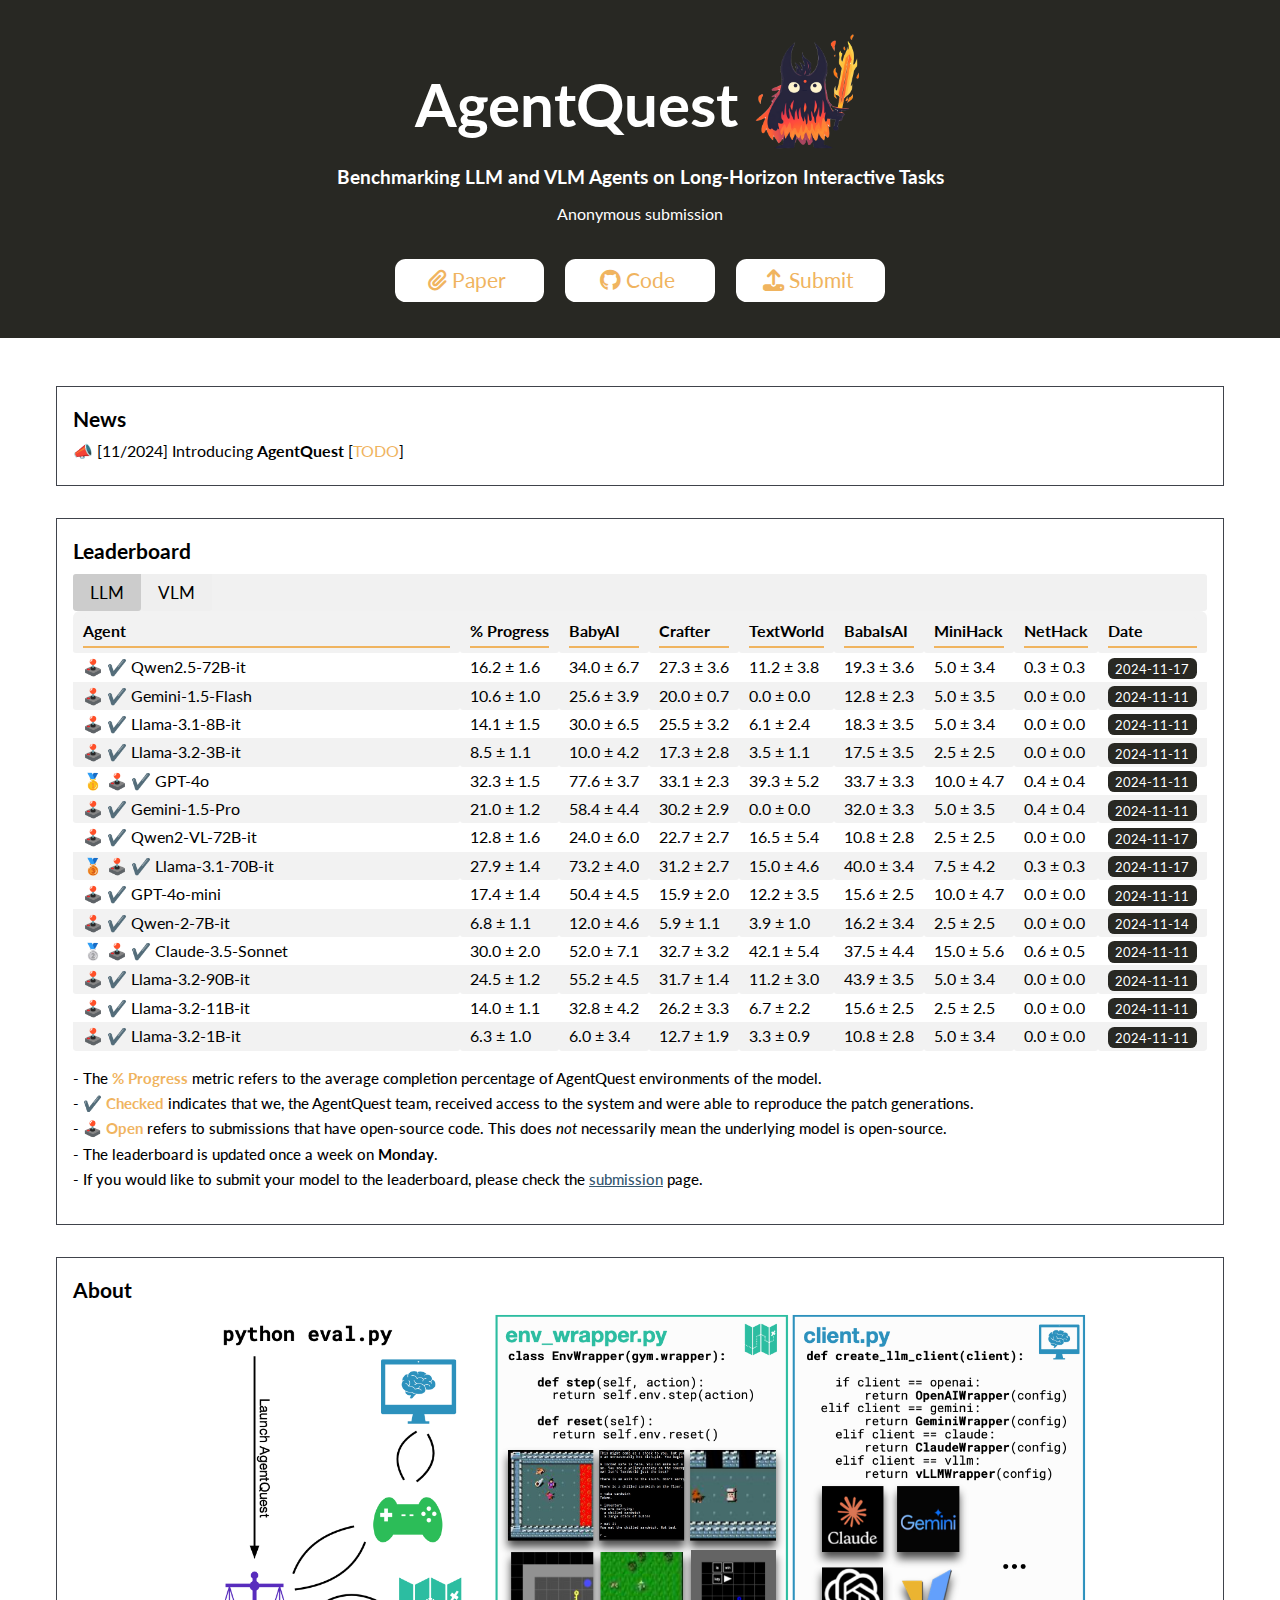
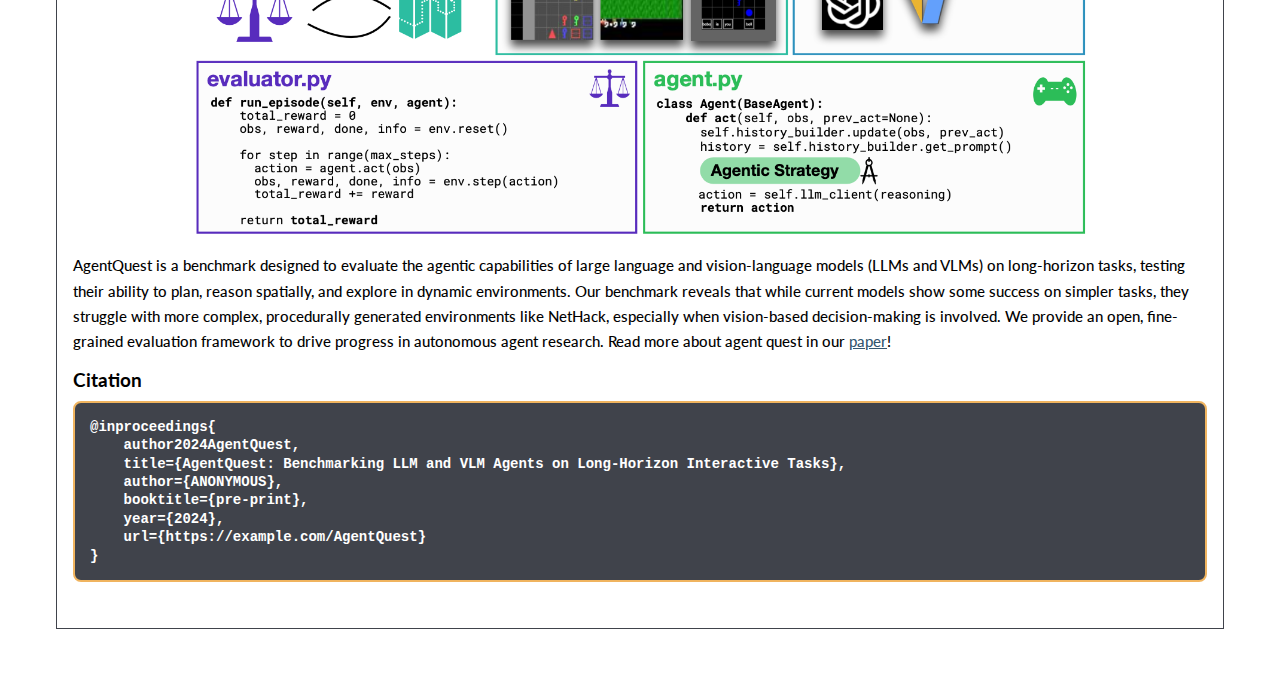
==== index.html @ ec10168c "Add files via upload" ====
<!DOCTYPE html>
<html>

<head>
  <meta charset="utf-8" />
  <title>AgentQuest</title>
  <meta name="description" content="AgentQuest: Benchmarking LLM and VLM Agents on Long-Horizon Interactive Tasks" />
  <meta http-equiv="X-UA-Compatible" content="IE=edge,chrome=1" />
  <meta name="viewport" content="width=device-width, initial-scale=1, maximum-scale=1, user-scalable=no" />
  <meta property="og:image" content="img/logo.png" />
  <link rel="shortcut icon" href="img/logo.png" />
  <link rel="icon" href="img/logo.png" />
  <link rel="stylesheet" href="css/normalize.css" />
  <link rel="stylesheet" href="css/fonts.css" />
  <link rel="stylesheet" href="css/styles.css" />
  <link rel="stylesheet" href="https://cdnjs.cloudflare.com/ajax/libs/font-awesome/6.2.0/css/all.min.css"
    integrity="..." crossorigin="anonymous" />

  <!-- DataTables CSS -->
  <link rel="stylesheet" href="https://cdn.datatables.net/1.13.6/css/jquery.dataTables.min.css">

  <!-- Google tag (gtag.js) -->
  <script async src="https://www.googletagmanager.com/gtag/js?id=G-H9XFCMDPNS"></script>
  <script>
    window.dataLayer = window.dataLayer || [];
    function gtag() {
      dataLayer.push(arguments);
    }
    gtag("js", new Date());

    gtag("config", "G-H9XFCMDPNS");
  </script>
</head>

<body>
  <div style="padding-bottom: 50px">
    <section style="background-color: var(--dark_accent_color)">
      <div class="content-wrapper title-wrapper" style="flex-direction: column">
        <div style="
              display: flex;
              flex-direction: row;
              align-items: center;
              padding-bottom: 15px;
            ">
          <h1 style="font-size: 60px; padding-top: 0.4em">AgentQuest</h1>
          <img src="img/logo.png" style="height: 120px; padding-top: 0em; padding-left: 0.5em" />
        </div>
        <h3>Benchmarking LLM and VLM Agents on Long-Horizon Interactive Tasks</h3>
        <!-- <h3 style="font-size: 20px; padding-top: 1.2em">ICLR 2024</h3> -->
        <p style="text-align: center;margin-top:1em;">
          Anonymous submission
        </p>
        <div class="content-wrapper" style="margin-top: 2em">
          <a href="https://openreview.net/forum?id=fp6t3F669F">
            <button class="outline">
              <i class="fa fa-paperclip"></i> Paper&nbsp;
            </button>
          </a>
          <a href="">
            <button class="outline">
              <i class="fab fa-github"></i> Code&nbsp;
            </button>
          </a>
          <a href="submit.html">
            <button class="outline">
              <i class="fa fa-upload"></i> Submit&nbsp;
            </button>
          </a>
          <!-- <a href="viewer.html">
            <button class="outline">
              <i class="fa fa-chart-simple"></i> Analysis&nbsp;
            </button>
          </a> -->
        </div>
      </div>
    </section>
    <section class="main-container">
      <div class="content-wrapper"
        style="margin-top: 1em; display: flex; justify-content: center; align-items: center;">
      </div>
      <div class="content-wrapper" style="display: flex; justify-content: center; align-items: center;">
        <div class="content-box">
          <h2 class="text-title">News</h2>
          <p style="margin-bottom: 0.5em">
            📣 [11/2024] Introducing <b>AgentQuest</b>
            [<a style="color:var(--accent_color)" href="">TODO</a>]
          </p>
          </p>
        </div>
      </div>
      <div class="content-wrapper">
        <div class="content-box">
          <h2 class="text-title">Leaderboard</h2>
          <ul class="tab">
            <li><button id="tab-llm" class="tablinks" data-leaderboard="LLM">LLM</button></li>
            <li><button id="tab-vlm" class="tablinks" data-leaderboard="VLM">VLM</button></li>
          </ul>
          
          <div class="tabcontent" style="display: block" id="leaderboard-LLM">
            <!-- Assign an ID to your table -->
            <table id="leaderboard-table-LLM" class="table scrollable">
              <thead>
                <tr>
                  <th>
                    <div class="sticky-header-content">Agent</div>
                  </th>
                  <th>
                    <div class="sticky-header-content">% Progress</div>
                  </th>
                  <th>
                    <div class="sticky-header-content">BabyAI</div>
                  </th>
                  <th>
                    <div class="sticky-header-content">Crafter</div>
                  </th>
                  
                  <th>
                    <div class="sticky-header-content">TextWorld</div>
                  </th>
                  
                  <th>
                    <div class="sticky-header-content">BabaIsAI</div>
                  </th>
                  <th>
                    <div class="sticky-header-content">MiniHack</div>
                  </th>
                  <th>
                    <div class="sticky-header-content">NetHack</div>
                  </th>
                  <th>
                    <div class="sticky-header-content">Date</div>
                  </th>
                </tr>
              </thead>
              
              
              
              
              
              
              
              
              
              
              
              
              <tbody>
                
                <tr
                  onclick="window.location.href='viewer.html?model=Qwen2.5-72B-it&leaderboard=LLM'"
                  style="cursor: pointer;">
                  <td>
                    <p class="model-type">
                      
                      🕹️
                      ✔️
                      Qwen2.5-72B-it
                    </p>
                  </td>
                  <!-- Use data-order for sorting -->
                  <td
                    data-order="16.18">
                    <p class="number">
                      
                      16.2 ± 1.6
                      
                    </p>
                  </td>
                  <!-- BabyAI Column -->
                  <td
                    data-order="34.0">
                    <p class="number">
                      
                      34.0 ± 6.7
                      
                    </p>
                  </td>
                  <!-- Crafter Column -->
                  <td
                    data-order="27.272727272727277">
                    <p class="number">
                      
                      27.3 ± 3.6
                      
                    </p>
                  </td>
                  <!-- TextWorld Column -->
                  
                  <td
                    data-order="11.176470588235295">
                    <p class="number">
                      
                      11.2 ± 3.8
                      
                    </p>
                  </td>
                  
                  <!-- BabaIsAI Column -->
                  <td
                    data-order="19.327731092436977">
                    <p class="number">
                      
                      19.3 ± 3.6
                      
                    </p>
                  </td>
                  <!-- MiniHack Column -->
                  <td
                    data-order="5.0">
                    <p class="number">
                      
                      5.0 ± 3.4
                      
                    </p>
                  </td>
                  <!-- NLE Column -->
                  <td
                    data-order="0.30784538150722346">
                    <p class="number">
                      
                      0.3 ± 0.3
                      
                    </p>
                  </td>
                  <!-- Date Column -->
                  <td data-order="2024-11-17">
                    <p><span class="label-date">2024-11-17</span></p>
                  </td>
                </tr>
                
                <tr
                  onclick="window.location.href='viewer.html?model=Gemini-1.5-Flash&leaderboard=LLM'"
                  style="cursor: pointer;">
                  <td>
                    <p class="model-type">
                      
                      🕹️
                      ✔️
                      Gemini-1.5-Flash
                    </p>
                  </td>
                  <!-- Use data-order for sorting -->
                  <td
                    data-order="10.57">
                    <p class="number">
                      
                      10.6 ± 1.0
                      
                    </p>
                  </td>
                  <!-- BabyAI Column -->
                  <td
                    data-order="25.6">
                    <p class="number">
                      
                      25.6 ± 3.9
                      
                    </p>
                  </td>
                  <!-- Crafter Column -->
                  <td
                    data-order="20.0">
                    <p class="number">
                      
                      20.0 ± 0.7
                      
                    </p>
                  </td>
                  <!-- TextWorld Column -->
                  
                  <td
                    data-order="0.0">
                    <p class="number">
                      
                      0.0 ± 0.0
                      
                    </p>
                  </td>
                  
                  <!-- BabaIsAI Column -->
                  <td
                    data-order="12.8">
                    <p class="number">
                      
                      12.8 ± 2.3
                      
                    </p>
                  </td>
                  <!-- MiniHack Column -->
                  <td
                    data-order="5.0">
                    <p class="number">
                      
                      5.0 ± 3.5
                      
                    </p>
                  </td>
                  <!-- NLE Column -->
                  <td
                    data-order="0.0">
                    <p class="number">
                      
                      0.0 ± 0.0
                      
                    </p>
                  </td>
                  <!-- Date Column -->
                  <td data-order="2024-11-11">
                    <p><span class="label-date">2024-11-11</span></p>
                  </td>
                </tr>
                
                <tr
                  onclick="window.location.href='viewer.html?model=Llama-3.1-8B-it&leaderboard=LLM'"
                  style="cursor: pointer;">
                  <td>
                    <p class="model-type">
                      
                      🕹️
                      ✔️
                      Llama-3.1-8B-it
                    </p>
                  </td>
                  <!-- Use data-order for sorting -->
                  <td
                    data-order="14.144385026737968">
                    <p class="number">
                      
                      14.1 ± 1.5
                      
                    </p>
                  </td>
                  <!-- BabyAI Column -->
                  <td
                    data-order="30.0">
                    <p class="number">
                      
                      30.0 ± 6.5
                      
                    </p>
                  </td>
                  <!-- Crafter Column -->
                  <td
                    data-order="25.454545454545453">
                    <p class="number">
                      
                      25.5 ± 3.2
                      
                    </p>
                  </td>
                  <!-- TextWorld Column -->
                  
                  <td
                    data-order="6.07843137254902">
                    <p class="number">
                      
                      6.1 ± 2.4
                      
                    </p>
                  </td>
                  
                  <!-- BabaIsAI Column -->
                  <td
                    data-order="18.333333333333332">
                    <p class="number">
                      
                      18.3 ± 3.5
                      
                    </p>
                  </td>
                  <!-- MiniHack Column -->
                  <td
                    data-order="5.0">
                    <p class="number">
                      
                      5.0 ± 3.4
                      
                    </p>
                  </td>
                  <!-- NLE Column -->
                  <td
                    data-order="0.0">
                    <p class="number">
                      
                      0.0 ± 0.0
                      
                    </p>
                  </td>
                  <!-- Date Column -->
                  <td data-order="2024-11-11">
                    <p><span class="label-date">2024-11-11</span></p>
                  </td>
                </tr>
                
                <tr
                  onclick="window.location.href='viewer.html?model=Llama-3.2-3B-it&leaderboard=LLM'"
                  style="cursor: pointer;">
                  <td>
                    <p class="model-type">
                      
                      🕹️
                      ✔️
                      Llama-3.2-3B-it
                    </p>
                  </td>
                  <!-- Use data-order for sorting -->
                  <td
                    data-order="8.467023172905524">
                    <p class="number">
                      
                      8.5 ± 1.1
                      
                    </p>
                  </td>
                  <!-- BabyAI Column -->
                  <td
                    data-order="10.0">
                    <p class="number">
                      
                      10.0 ± 4.2
                      
                    </p>
                  </td>
                  <!-- Crafter Column -->
                  <td
                    data-order="17.27272727272727">
                    <p class="number">
                      
                      17.3 ± 2.8
                      
                    </p>
                  </td>
                  <!-- TextWorld Column -->
                  
                  <td
                    data-order="3.5294117647058822">
                    <p class="number">
                      
                      3.5 ± 1.1
                      
                    </p>
                  </td>
                  
                  <!-- BabaIsAI Column -->
                  <td
                    data-order="17.5">
                    <p class="number">
                      
                      17.5 ± 3.5
                      
                    </p>
                  </td>
                  <!-- MiniHack Column -->
                  <td
                    data-order="2.5">
                    <p class="number">
                      
                      2.5 ± 2.5
                      
                    </p>
                  </td>
                  <!-- NLE Column -->
                  <td
                    data-order="0.0">
                    <p class="number">
                      
                      0.0 ± 0.0
                      
                    </p>
                  </td>
                  <!-- Date Column -->
                  <td data-order="2024-11-11">
                    <p><span class="label-date">2024-11-11</span></p>
                  </td>
                </tr>
                
                <tr
                  onclick="window.location.href='viewer.html?model=GPT-4o&leaderboard=LLM'"
                  style="cursor: pointer;">
                  <td>
                    <p class="model-type">
                      
                      🥇
                      
                      🕹️
                      ✔️
                      GPT-4o
                    </p>
                  </td>
                  <!-- Use data-order for sorting -->
                  <td
                    data-order="32.34">
                    <p class="number">
                      
                      32.3 ± 1.5
                      
                    </p>
                  </td>
                  <!-- BabyAI Column -->
                  <td
                    data-order="77.6">
                    <p class="number">
                      
                      77.6 ± 3.7
                      
                    </p>
                  </td>
                  <!-- Crafter Column -->
                  <td
                    data-order="33.1">
                    <p class="number">
                      
                      33.1 ± 2.3
                      
                    </p>
                  </td>
                  <!-- TextWorld Column -->
                  
                  <td
                    data-order="39.31">
                    <p class="number">
                      
                      39.3 ± 5.2
                      
                    </p>
                  </td>
                  
                  <!-- BabaIsAI Column -->
                  <td
                    data-order="33.66">
                    <p class="number">
                      
                      33.7 ± 3.3
                      
                    </p>
                  </td>
                  <!-- MiniHack Column -->
                  <td
                    data-order="10.0">
                    <p class="number">
                      
                      10.0 ± 4.7
                      
                    </p>
                  </td>
                  <!-- NLE Column -->
                  <td
                    data-order="0.37">
                    <p class="number">
                      
                      0.4 ± 0.4
                      
                    </p>
                  </td>
                  <!-- Date Column -->
                  <td data-order="2024-11-11">
                    <p><span class="label-date">2024-11-11</span></p>
                  </td>
                </tr>
                
                <tr
                  onclick="window.location.href='viewer.html?model=Gemini-1.5-Pro&leaderboard=LLM'"
                  style="cursor: pointer;">
                  <td>
                    <p class="model-type">
                      
                      🕹️
                      ✔️
                      Gemini-1.5-Pro
                    </p>
                  </td>
                  <!-- Use data-order for sorting -->
                  <td
                    data-order="21.0">
                    <p class="number">
                      
                      21.0 ± 1.2
                      
                    </p>
                  </td>
                  <!-- BabyAI Column -->
                  <td
                    data-order="58.4">
                    <p class="number">
                      
                      58.4 ± 4.4
                      
                    </p>
                  </td>
                  <!-- Crafter Column -->
                  <td
                    data-order="30.21">
                    <p class="number">
                      
                      30.2 ± 2.9
                      
                    </p>
                  </td>
                  <!-- TextWorld Column -->
                  
                  <td
                    data-order="0.0">
                    <p class="number">
                      
                      0.0 ± 0.0
                      
                    </p>
                  </td>
                  
                  <!-- BabaIsAI Column -->
                  <td
                    data-order="32.02">
                    <p class="number">
                      
                      32.0 ± 3.3
                      
                    </p>
                  </td>
                  <!-- MiniHack Column -->
                  <td
                    data-order="5.0">
                    <p class="number">
                      
                      5.0 ± 3.5
                      
                    </p>
                  </td>
                  <!-- NLE Column -->
                  <td
                    data-order="0.37">
                    <p class="number">
                      
                      0.4 ± 0.4
                      
                    </p>
                  </td>
                  <!-- Date Column -->
                  <td data-order="2024-11-11">
                    <p><span class="label-date">2024-11-11</span></p>
                  </td>
                </tr>
                
                <tr
                  onclick="window.location.href='viewer.html?model=Qwen2-VL-72B-it&leaderboard=LLM'"
                  style="cursor: pointer;">
                  <td>
                    <p class="model-type">
                      
                      🕹️
                      ✔️
                      Qwen2-VL-72B-it
                    </p>
                  </td>
                  <!-- Use data-order for sorting -->
                  <td
                    data-order="12.75">
                    <p class="number">
                      
                      12.8 ± 1.6
                      
                    </p>
                  </td>
                  <!-- BabyAI Column -->
                  <td
                    data-order="24.0">
                    <p class="number">
                      
                      24.0 ± 6.0
                      
                    </p>
                  </td>
                  <!-- Crafter Column -->
                  <td
                    data-order="22.72">
                    <p class="number">
                      
                      22.7 ± 2.7
                      
                    </p>
                  </td>
                  <!-- TextWorld Column -->
                  
                  <td
                    data-order="16.47">
                    <p class="number">
                      
                      16.5 ± 5.4
                      
                    </p>
                  </td>
                  
                  <!-- BabaIsAI Column -->
                  <td
                    data-order="10.83">
                    <p class="number">
                      
                      10.8 ± 2.8
                      
                    </p>
                  </td>
                  <!-- MiniHack Column -->
                  <td
                    data-order="2.5">
                    <p class="number">
                      
                      2.5 ± 2.5
                      
                    </p>
                  </td>
                  <!-- NLE Column -->
                  <td
                    data-order="0.0">
                    <p class="number">
                      
                      0.0 ± 0.0
                      
                    </p>
                  </td>
                  <!-- Date Column -->
                  <td data-order="2024-11-17">
                    <p><span class="label-date">2024-11-17</span></p>
                  </td>
                </tr>
                
                <tr
                  onclick="window.location.href='viewer.html?model=Llama-3.1-70B-it&leaderboard=LLM'"
                  style="cursor: pointer;">
                  <td>
                    <p class="model-type">
                      
                      🥉
                      
                      🕹️
                      ✔️
                      Llama-3.1-70B-it
                    </p>
                  </td>
                  <!-- Use data-order for sorting -->
                  <td
                    data-order="27.876666666666665">
                    <p class="number">
                      
                      27.9 ± 1.4
                      
                    </p>
                  </td>
                  <!-- BabyAI Column -->
                  <td
                    data-order="73.2">
                    <p class="number">
                      
                      73.2 ± 4.0
                      
                    </p>
                  </td>
                  <!-- Crafter Column -->
                  <td
                    data-order="31.21">
                    <p class="number">
                      
                      31.2 ± 2.7
                      
                    </p>
                  </td>
                  <!-- TextWorld Column -->
                  
                  <td
                    data-order="15.0">
                    <p class="number">
                      
                      15.0 ± 4.6
                      
                    </p>
                  </td>
                  
                  <!-- BabaIsAI Column -->
                  <td
                    data-order="40.0">
                    <p class="number">
                      
                      40.0 ± 3.4
                      
                    </p>
                  </td>
                  <!-- MiniHack Column -->
                  <td
                    data-order="7.5">
                    <p class="number">
                      
                      7.5 ± 4.2
                      
                    </p>
                  </td>
                  <!-- NLE Column -->
                  <td
                    data-order="0.35">
                    <p class="number">
                      
                      0.3 ± 0.3
                      
                    </p>
                  </td>
                  <!-- Date Column -->
                  <td data-order="2024-11-17">
                    <p><span class="label-date">2024-11-17</span></p>
                  </td>
                </tr>
                
                <tr
                  onclick="window.location.href='viewer.html?model=GPT-4o-mini&leaderboard=LLM'"
                  style="cursor: pointer;">
                  <td>
                    <p class="model-type">
                      
                      🕹️
                      ✔️
                      GPT-4o-mini
                    </p>
                  </td>
                  <!-- Use data-order for sorting -->
                  <td
                    data-order="17.36">
                    <p class="number">
                      
                      17.4 ± 1.4
                      
                    </p>
                  </td>
                  <!-- BabyAI Column -->
                  <td
                    data-order="50.4">
                    <p class="number">
                      
                      50.4 ± 4.5
                      
                    </p>
                  </td>
                  <!-- Crafter Column -->
                  <td
                    data-order="15.9">
                    <p class="number">
                      
                      15.9 ± 2.0
                      
                    </p>
                  </td>
                  <!-- TextWorld Column -->
                  
                  <td
                    data-order="12.25">
                    <p class="number">
                      
                      12.2 ± 3.5
                      
                    </p>
                  </td>
                  
                  <!-- BabaIsAI Column -->
                  <td
                    data-order="15.6">
                    <p class="number">
                      
                      15.6 ± 2.5
                      
                    </p>
                  </td>
                  <!-- MiniHack Column -->
                  <td
                    data-order="10.0">
                    <p class="number">
                      
                      10.0 ± 4.7
                      
                    </p>
                  </td>
                  <!-- NLE Column -->
                  <td
                    data-order="0.0">
                    <p class="number">
                      
                      0.0 ± 0.0
                      
                    </p>
                  </td>
                  <!-- Date Column -->
                  <td data-order="2024-11-11">
                    <p><span class="label-date">2024-11-11</span></p>
                  </td>
                </tr>
                
                <tr
                  onclick="window.location.href='viewer.html?model=Qwen-2-7B-it&leaderboard=LLM'"
                  style="cursor: pointer;">
                  <td>
                    <p class="model-type">
                      
                      🕹️
                      ✔️
                      Qwen-2-7B-it
                    </p>
                  </td>
                  <!-- Use data-order for sorting -->
                  <td
                    data-order="6.761662629309688">
                    <p class="number">
                      
                      6.8 ± 1.1
                      
                    </p>
                  </td>
                  <!-- BabyAI Column -->
                  <td
                    data-order="12.0">
                    <p class="number">
                      
                      12.0 ± 4.6
                      
                    </p>
                  </td>
                  <!-- Crafter Column -->
                  <td
                    data-order="5.909090909090908">
                    <p class="number">
                      
                      5.9 ± 1.1
                      
                    </p>
                  </td>
                  <!-- TextWorld Column -->
                  
                  <td
                    data-order="3.9215686274509802">
                    <p class="number">
                      
                      3.9 ± 1.0
                      
                    </p>
                  </td>
                  
                  <!-- BabaIsAI Column -->
                  <td
                    data-order="16.23931623931624">
                    <p class="number">
                      
                      16.2 ± 3.4
                      
                    </p>
                  </td>
                  <!-- MiniHack Column -->
                  <td
                    data-order="2.5">
                    <p class="number">
                      
                      2.5 ± 2.5
                      
                    </p>
                  </td>
                  <!-- NLE Column -->
                  <td
                    data-order="0.0">
                    <p class="number">
                      
                      0.0 ± 0.0
                      
                    </p>
                  </td>
                  <!-- Date Column -->
                  <td data-order="2024-11-14">
                    <p><span class="label-date">2024-11-14</span></p>
                  </td>
                </tr>
                
                <tr
                  onclick="window.location.href='viewer.html?model=Claude-3.5-Sonnet&leaderboard=LLM'"
                  style="cursor: pointer;">
                  <td>
                    <p class="model-type">
                      
                      🥈
                      
                      🕹️
                      ✔️
                      Claude-3.5-Sonnet
                    </p>
                  </td>
                  <!-- Use data-order for sorting -->
                  <td
                    data-order="29.978045996171215">
                    <p class="number">
                      
                      30.0 ± 2.0
                      
                    </p>
                  </td>
                  <!-- BabyAI Column -->
                  <td
                    data-order="52.0">
                    <p class="number">
                      
                      52.0 ± 7.1
                      
                    </p>
                  </td>
                  <!-- Crafter Column -->
                  <td
                    data-order="32.72727272727273">
                    <p class="number">
                      
                      32.7 ± 3.2
                      
                    </p>
                  </td>
                  <!-- TextWorld Column -->
                  
                  <td
                    data-order="42.05882352941177">
                    <p class="number">
                      
                      42.1 ± 5.4
                      
                    </p>
                  </td>
                  
                  <!-- BabaIsAI Column -->
                  <td
                    data-order="37.5">
                    <p class="number">
                      
                      37.5 ± 4.4
                      
                    </p>
                  </td>
                  <!-- MiniHack Column -->
                  <td
                    data-order="15.0">
                    <p class="number">
                      
                      15.0 ± 5.6
                      
                    </p>
                  </td>
                  <!-- NLE Column -->
                  <td
                    data-order="0.5821797203427749">
                    <p class="number">
                      
                      0.6 ± 0.5
                      
                    </p>
                  </td>
                  <!-- Date Column -->
                  <td data-order="2024-11-11">
                    <p><span class="label-date">2024-11-11</span></p>
                  </td>
                </tr>
                
                <tr
                  onclick="window.location.href='viewer.html?model=Llama-3.2-90B-it&leaderboard=LLM'"
                  style="cursor: pointer;">
                  <td>
                    <p class="model-type">
                      
                      🕹️
                      ✔️
                      Llama-3.2-90B-it
                    </p>
                  </td>
                  <!-- Use data-order for sorting -->
                  <td
                    data-order="24.49">
                    <p class="number">
                      
                      24.5 ± 1.2
                      
                    </p>
                  </td>
                  <!-- BabyAI Column -->
                  <td
                    data-order="55.2">
                    <p class="number">
                      
                      55.2 ± 4.5
                      
                    </p>
                  </td>
                  <!-- Crafter Column -->
                  <td
                    data-order="31.68">
                    <p class="number">
                      
                      31.7 ± 1.4
                      
                    </p>
                  </td>
                  <!-- TextWorld Column -->
                  
                  <td
                    data-order="11.18">
                    <p class="number">
                      
                      11.2 ± 3.0
                      
                    </p>
                  </td>
                  
                  <!-- BabaIsAI Column -->
                  <td
                    data-order="43.9">
                    <p class="number">
                      
                      43.9 ± 3.5
                      
                    </p>
                  </td>
                  <!-- MiniHack Column -->
                  <td
                    data-order="5.0">
                    <p class="number">
                      
                      5.0 ± 3.4
                      
                    </p>
                  </td>
                  <!-- NLE Column -->
                  <td
                    data-order="0.0">
                    <p class="number">
                      
                      0.0 ± 0.0
                      
                    </p>
                  </td>
                  <!-- Date Column -->
                  <td data-order="2024-11-11">
                    <p><span class="label-date">2024-11-11</span></p>
                  </td>
                </tr>
                
                <tr
                  onclick="window.location.href='viewer.html?model=Llama-3.2-11B-it&leaderboard=LLM'"
                  style="cursor: pointer;">
                  <td>
                    <p class="model-type">
                      
                      🕹️
                      ✔️
                      Llama-3.2-11B-it
                    </p>
                  </td>
                  <!-- Use data-order for sorting -->
                  <td
                    data-order="13.95833333333333">
                    <p class="number">
                      
                      14.0 ± 1.1
                      
                    </p>
                  </td>
                  <!-- BabyAI Column -->
                  <td
                    data-order="32.8">
                    <p class="number">
                      
                      32.8 ± 4.2
                      
                    </p>
                  </td>
                  <!-- Crafter Column -->
                  <td
                    data-order="26.19">
                    <p class="number">
                      
                      26.2 ± 3.3
                      
                    </p>
                  </td>
                  <!-- TextWorld Column -->
                  
                  <td
                    data-order="6.66">
                    <p class="number">
                      
                      6.7 ± 2.2
                      
                    </p>
                  </td>
                  
                  <!-- BabaIsAI Column -->
                  <td
                    data-order="15.6">
                    <p class="number">
                      
                      15.6 ± 2.5
                      
                    </p>
                  </td>
                  <!-- MiniHack Column -->
                  <td
                    data-order="2.5">
                    <p class="number">
                      
                      2.5 ± 2.5
                      
                    </p>
                  </td>
                  <!-- NLE Column -->
                  <td
                    data-order="0.0">
                    <p class="number">
                      
                      0.0 ± 0.0
                      
                    </p>
                  </td>
                  <!-- Date Column -->
                  <td data-order="2024-11-11">
                    <p><span class="label-date">2024-11-11</span></p>
                  </td>
                </tr>
                
                <tr
                  onclick="window.location.href='viewer.html?model=Llama-3.2-1B-it&leaderboard=LLM'"
                  style="cursor: pointer;">
                  <td>
                    <p class="model-type">
                      
                      🕹️
                      ✔️
                      Llama-3.2-1B-it
                    </p>
                  </td>
                  <!-- Use data-order for sorting -->
                  <td
                    data-order="6.315656565656565">
                    <p class="number">
                      
                      6.3 ± 1.0
                      
                    </p>
                  </td>
                  <!-- BabyAI Column -->
                  <td
                    data-order="6.0">
                    <p class="number">
                      
                      6.0 ± 3.4
                      
                    </p>
                  </td>
                  <!-- Crafter Column -->
                  <td
                    data-order="12.727272727272727">
                    <p class="number">
                      
                      12.7 ± 1.9
                      
                    </p>
                  </td>
                  <!-- TextWorld Column -->
                  
                  <td
                    data-order="3.3333333333333335">
                    <p class="number">
                      
                      3.3 ± 0.9
                      
                    </p>
                  </td>
                  
                  <!-- BabaIsAI Column -->
                  <td
                    data-order="10.833333333333334">
                    <p class="number">
                      
                      10.8 ± 2.8
                      
                    </p>
                  </td>
                  <!-- MiniHack Column -->
                  <td
                    data-order="5.0">
                    <p class="number">
                      
                      5.0 ± 3.4
                      
                    </p>
                  </td>
                  <!-- NLE Column -->
                  <td
                    data-order="0.0">
                    <p class="number">
                      
                      0.0 ± 0.0
                      
                    </p>
                  </td>
                  <!-- Date Column -->
                  <td data-order="2024-11-11">
                    <p><span class="label-date">2024-11-11</span></p>
                  </td>
                </tr>
                
              </tbody>
            </table>
          </div>
          
          <div class="tabcontent" style="display: block" id="leaderboard-VLM">
            <!-- Assign an ID to your table -->
            <table id="leaderboard-table-VLM" class="table scrollable">
              <thead>
                <tr>
                  <th>
                    <div class="sticky-header-content">Agent</div>
                  </th>
                  <th>
                    <div class="sticky-header-content">% Progress</div>
                  </th>
                  <th>
                    <div class="sticky-header-content">BabyAI</div>
                  </th>
                  <th>
                    <div class="sticky-header-content">Crafter</div>
                  </th>
                  
                  <th>
                    <div class="sticky-header-content">BabaIsAI</div>
                  </th>
                  <th>
                    <div class="sticky-header-content">MiniHack</div>
                  </th>
                  <th>
                    <div class="sticky-header-content">NetHack</div>
                  </th>
                  <th>
                    <div class="sticky-header-content">Date</div>
                  </th>
                </tr>
              </thead>
              
              
              
              
              
              
              
              
              
              
              
              
              <tbody>
                
                <tr
                  onclick="window.location.href='viewer.html?model=Gemini-1.5-Flash&leaderboard=VLM'"
                  style="cursor: pointer;">
                  <td>
                    <p class="model-type">
                      
                      🕹️
                      ✔️
                      Gemini-1.5-Flash
                    </p>
                  </td>
                  <!-- Use data-order for sorting -->
                  <td
                    data-order="14.940000000000001">
                    <p class="number">
                      
                      14.9 ± 1.4
                      
                    </p>
                  </td>
                  <!-- BabyAI Column -->
                  <td
                    data-order="43.2">
                    <p class="number">
                      
                      43.2 ± 4.4
                      
                    </p>
                  </td>
                  <!-- Crafter Column -->
                  <td
                    data-order="20.7">
                    <p class="number">
                      
                      20.7 ± 4.4
                      
                    </p>
                  </td>
                  <!-- TextWorld Column -->
                  
                  <!-- BabaIsAI Column -->
                  <td
                    data-order="8.3">
                    <p class="number">
                      
                      8.3 ± 1.9
                      
                    </p>
                  </td>
                  <!-- MiniHack Column -->
                  <td
                    data-order="2.5">
                    <p class="number">
                      
                      2.5 ± 2.5
                      
                    </p>
                  </td>
                  <!-- NLE Column -->
                  <td
                    data-order="0.0">
                    <p class="number">
                      
                      0.0 ± 0.0
                      
                    </p>
                  </td>
                  <!-- Date Column -->
                  <td data-order="2024-11-08">
                    <p><span class="label-date">2024-11-08</span></p>
                  </td>
                </tr>
                
                <tr
                  onclick="window.location.href='viewer.html?model=GPT-4o&leaderboard=VLM'"
                  style="cursor: pointer;">
                  <td>
                    <p class="model-type">
                      
                      🥉
                      
                      🕹️
                      ✔️
                      GPT-4o
                    </p>
                  </td>
                  <!-- Use data-order for sorting -->
                  <td
                    data-order="22.560000000000002">
                    <p class="number">
                      
                      22.6 ± 1.4
                      
                    </p>
                  </td>
                  <!-- BabyAI Column -->
                  <td
                    data-order="62.0">
                    <p class="number">
                      
                      62.0 ± 4.3
                      
                    </p>
                  </td>
                  <!-- Crafter Column -->
                  <td
                    data-order="26.81">
                    <p class="number">
                      
                      26.8 ± 3.7
                      
                    </p>
                  </td>
                  <!-- TextWorld Column -->
                  
                  <!-- BabaIsAI Column -->
                  <td
                    data-order="18.62">
                    <p class="number">
                      
                      18.6 ± 2.7
                      
                    </p>
                  </td>
                  <!-- MiniHack Column -->
                  <td
                    data-order="5.0">
                    <p class="number">
                      
                      5.0 ± 3.4
                      
                    </p>
                  </td>
                  <!-- NLE Column -->
                  <td
                    data-order="0.37">
                    <p class="number">
                      
                      0.4 ± 0.4
                      
                    </p>
                  </td>
                  <!-- Date Column -->
                  <td data-order="2024-11-08">
                    <p><span class="label-date">2024-11-08</span></p>
                  </td>
                </tr>
                
                <tr
                  onclick="window.location.href='viewer.html?model=Gemini-1.5-Pro&leaderboard=VLM'"
                  style="cursor: pointer;">
                  <td>
                    <p class="model-type">
                      
                      🥈
                      
                      🕹️
                      ✔️
                      Gemini-1.5-Pro
                    </p>
                  </td>
                  <!-- Use data-order for sorting -->
                  <td
                    data-order="25.7568">
                    <p class="number">
                      
                      25.8 ± 1.4
                      
                    </p>
                  </td>
                  <!-- BabyAI Column -->
                  <td
                    data-order="58.4">
                    <p class="number">
                      
                      58.4 ± 4.4
                      
                    </p>
                  </td>
                  <!-- Crafter Column -->
                  <td
                    data-order="33.5">
                    <p class="number">
                      
                      33.5 ± 2.1
                      
                    </p>
                  </td>
                  <!-- TextWorld Column -->
                  
                  <!-- BabaIsAI Column -->
                  <td
                    data-order="31.4">
                    <p class="number">
                      
                      31.4 ± 3.2
                      
                    </p>
                  </td>
                  <!-- MiniHack Column -->
                  <td
                    data-order="5.0">
                    <p class="number">
                      
                      5.0 ± 3.4
                      
                    </p>
                  </td>
                  <!-- NLE Column -->
                  <td
                    data-order="0.484">
                    <p class="number">
                      
                      0.5 ± 0.5
                      
                    </p>
                  </td>
                  <!-- Date Column -->
                  <td data-order="2024-11-08">
                    <p><span class="label-date">2024-11-08</span></p>
                  </td>
                </tr>
                
                <tr
                  onclick="window.location.href='viewer.html?model=Qwen2-VL-72B-it&leaderboard=VLM'"
                  style="cursor: pointer;">
                  <td>
                    <p class="model-type">
                      
                      🕹️
                      ✔️
                      Qwen2-VL-72B-it
                    </p>
                  </td>
                  <!-- Use data-order for sorting -->
                  <td
                    data-order="12.212">
                    <p class="number">
                      
                      12.2 ± 1.6
                      
                    </p>
                  </td>
                  <!-- BabyAI Column -->
                  <td
                    data-order="34.0">
                    <p class="number">
                      
                      34.0 ± 6.7
                      
                    </p>
                  </td>
                  <!-- Crafter Column -->
                  <td
                    data-order="18.63">
                    <p class="number">
                      
                      18.6 ± 2.8
                      
                    </p>
                  </td>
                  <!-- TextWorld Column -->
                  
                  <!-- BabaIsAI Column -->
                  <td
                    data-order="5.93">
                    <p class="number">
                      
                      5.9 ± 2.2
                      
                    </p>
                  </td>
                  <!-- MiniHack Column -->
                  <td
                    data-order="2.5">
                    <p class="number">
                      
                      2.5 ± 2.5
                      
                    </p>
                  </td>
                  <!-- NLE Column -->
                  <td
                    data-order="0.0">
                    <p class="number">
                      
                      0.0 ± 0.0
                      
                    </p>
                  </td>
                  <!-- Date Column -->
                  <td data-order="2024-11-17">
                    <p><span class="label-date">2024-11-17</span></p>
                  </td>
                </tr>
                
                <tr
                  onclick="window.location.href='viewer.html?model=Claude-3.5-Sonnet&leaderboard=VLM'"
                  style="cursor: pointer;">
                  <td>
                    <p class="model-type">
                      
                      🥇
                      
                      🕹️
                      ✔️
                      Claude-3.5-Sonnet
                    </p>
                  </td>
                  <!-- Use data-order for sorting -->
                  <td
                    data-order="29.076375536839244">
                    <p class="number">
                      
                      29.1 ± 2.2
                      
                    </p>
                  </td>
                  <!-- BabyAI Column -->
                  <td
                    data-order="50.0">
                    <p class="number">
                      
                      50.0 ± 7.1
                      
                    </p>
                  </td>
                  <!-- Crafter Column -->
                  <td
                    data-order="37.272727272727266">
                    <p class="number">
                      
                      37.3 ± 3.1
                      
                    </p>
                  </td>
                  <!-- TextWorld Column -->
                  
                  <!-- BabaIsAI Column -->
                  <td
                    data-order="34.45378151260504">
                    <p class="number">
                      
                      34.5 ± 4.4
                      
                    </p>
                  </td>
                  <!-- MiniHack Column -->
                  <td
                    data-order="22.5">
                    <p class="number">
                      
                      22.5 ± 6.6
                      
                    </p>
                  </td>
                  <!-- NLE Column -->
                  <td
                    data-order="1.1553688988639113">
                    <p class="number">
                      
                      1.2 ± 0.4
                      
                    </p>
                  </td>
                  <!-- Date Column -->
                  <td data-order="2024-11-11">
                    <p><span class="label-date">2024-11-11</span></p>
                  </td>
                </tr>
                
                <tr
                  onclick="window.location.href='viewer.html?model=Llama-3.2-90B-it&leaderboard=VLM'"
                  style="cursor: pointer;">
                  <td>
                    <p class="model-type">
                      
                      🕹️
                      ✔️
                      Llama-3.2-90B-it
                    </p>
                  </td>
                  <!-- Use data-order for sorting -->
                  <td
                    data-order="13.43">
                    <p class="number">
                      
                      13.4 ± 1.2
                      
                    </p>
                  </td>
                  <!-- BabyAI Column -->
                  <td
                    data-order="28.2">
                    <p class="number">
                      
                      28.2 ± 4.0
                      
                    </p>
                  </td>
                  <!-- Crafter Column -->
                  <td
                    data-order="14.54">
                    <p class="number">
                      
                      14.5 ± 1.8
                      
                    </p>
                  </td>
                  <!-- TextWorld Column -->
                  
                  <!-- BabaIsAI Column -->
                  <td
                    data-order="21.9">
                    <p class="number">
                      
                      21.9 ± 2.9
                      
                    </p>
                  </td>
                  <!-- MiniHack Column -->
                  <td
                    data-order="2.5">
                    <p class="number">
                      
                      2.5 ± 2.5
                      
                    </p>
                  </td>
                  <!-- NLE Column -->
                  <td
                    data-order="0.0">
                    <p class="number">
                      
                      0.0 ± 0.0
                      
                    </p>
                  </td>
                  <!-- Date Column -->
                  <td data-order="2024-11-11">
                    <p><span class="label-date">2024-11-11</span></p>
                  </td>
                </tr>
                
                <tr
                  onclick="window.location.href='viewer.html?model=Llama-3.2-11B-it&leaderboard=VLM'"
                  style="cursor: pointer;">
                  <td>
                    <p class="model-type">
                      
                      🕹️
                      ✔️
                      Llama-3.2-11B-it
                    </p>
                  </td>
                  <!-- Use data-order for sorting -->
                  <td
                    data-order="6.914">
                    <p class="number">
                      
                      6.9 ± 0.8
                      
                    </p>
                  </td>
                  <!-- BabyAI Column -->
                  <td
                    data-order="10.4">
                    <p class="number">
                      
                      10.4 ± 2.7
                      
                    </p>
                  </td>
                  <!-- Crafter Column -->
                  <td
                    data-order="15.91">
                    <p class="number">
                      
                      15.9 ± 1.2
                      
                    </p>
                  </td>
                  <!-- TextWorld Column -->
                  
                  <!-- BabaIsAI Column -->
                  <td
                    data-order="5.76">
                    <p class="number">
                      
                      5.8 ± 1.6
                      
                    </p>
                  </td>
                  <!-- MiniHack Column -->
                  <td
                    data-order="2.5">
                    <p class="number">
                      
                      2.5 ± 2.5
                      
                    </p>
                  </td>
                  <!-- NLE Column -->
                  <td
                    data-order="0.0">
                    <p class="number">
                      
                      0.0 ± 0.0
                      
                    </p>
                  </td>
                  <!-- Date Column -->
                  <td data-order="2024-11-11">
                    <p><span class="label-date">2024-11-11</span></p>
                  </td>
                </tr>
                
                <tr
                  onclick="window.location.href='viewer.html?model=GPT-4o-mini&leaderboard=VLM'"
                  style="cursor: pointer;">
                  <td>
                    <p class="model-type">
                      
                      🕹️
                      ✔️
                      GPT-4o-mini
                    </p>
                  </td>
                  <!-- Use data-order for sorting -->
                  <td
                    data-order="15.3632">
                    <p class="number">
                      
                      15.4 ± 1.3
                      
                    </p>
                  </td>
                  <!-- BabyAI Column -->
                  <td
                    data-order="38.0">
                    <p class="number">
                      
                      38.0 ± 4.3
                      
                    </p>
                  </td>
                  <!-- Crafter Column -->
                  <td
                    data-order="19.906">
                    <p class="number">
                      
                      19.9 ± 3.1
                      
                    </p>
                  </td>
                  <!-- TextWorld Column -->
                  
                  <!-- BabaIsAI Column -->
                  <td
                    data-order="16.41">
                    <p class="number">
                      
                      16.4 ± 2.6
                      
                    </p>
                  </td>
                  <!-- MiniHack Column -->
                  <td
                    data-order="2.5">
                    <p class="number">
                      
                      2.5 ± 2.5
                      
                    </p>
                  </td>
                  <!-- NLE Column -->
                  <td
                    data-order="0.0">
                    <p class="number">
                      
                      0.0 ± 0.0
                      
                    </p>
                  </td>
                  <!-- Date Column -->
                  <td data-order="2024-11-08">
                    <p><span class="label-date">2024-11-08</span></p>
                  </td>
                </tr>
                
              </tbody>
            </table>
          </div>
          
          <p class="text-content">
            <!-- AgentQuest <b>LLM</b> is the leaderboard for language-only evaluation mode.
            [<a href="lite.html">Post</a>].
            <br> -->
            <!-- AgentQuest <b>VLM</b> is the leaderboard for vision-language evaluation mode.
            [<a href="#">Post</a>].
            <✔️br><br> -->
            - The <span style="color:var(--accent_color);"><b>% Progress</b></span> metric refers to the average
            completion
            percentage of AgentQuest
            environments of the model.
            <br>
            - <span style="color:var(--accent_color);"><b>✔️ Checked</b></span> indicates that we, the AgentQuest team,
            received
            access to the system and
            were able to reproduce the patch generations.
            <br>
            - 🕹️ <span style="color:var(--accent_color);"><b> Open</b></span> refers to submissions that have
            open-source
            code. This
            does <i>not</i>
            necessarily mean the underlying model is open-source.
            <br>
            - The leaderboard is updated once a week on <b>Monday</b>.
            <br>
            - If you would like to submit your model to the leaderboard, please check the <a
              href="submit.html">submission</a> page.
          </p>
        </div>
      </div>
      <div class="content-wrapper">
        <div class="content-box">
          <h2 class="text-title">About</h2>
          <img src="img/diagram_v14.png" style="width:80%;margin:auto;display:block;" />
          <p class="text-content">
            AgentQuest is a benchmark designed to evaluate the agentic capabilities of large language and
            vision-language models (LLMs and VLMs) on long-horizon tasks, testing their ability to plan, reason
            spatially, and explore in dynamic environments. Our benchmark reveals that while current models show some
            success on simpler tasks, they struggle with more complex, procedurally generated environments like NetHack,
            especially when vision-based decision-making is involved. We provide an open, fine-grained
            evaluation framework to drive progress in autonomous agent research. Read more about agent quest in our <a
              href="#" , target="_blank">paper</a>!
          </p class="text-content">
          <h3 class="text-title" style="margin-bottom:0.5em">Citation</h3>
          <pre id="citation"><code>@inproceedings{
    author2024AgentQuest,
    title={AgentQuest: Benchmarking LLM and VLM Agents on Long-Horizon Interactive Tasks},
    author={ANONYMOUS},
    booktitle={pre-print},
    year={2024},
    url={https://example.com/AgentQuest}
}</code></pre>
          <p class="text-content" style="margin-bottom: 0;">
        </div>
      </div>
  </div>
  </section>
  </div>
  <!-- Remove the sorttable.js scripts -->
  <!-- Include jQuery and DataTables JS -->
  <script src="https://code.jquery.com/jquery-3.7.1.min.js"></script>
  <script src="https://cdn.datatables.net/1.13.6/js/jquery.dataTables.min.js"></script>

  <!-- Initialize DataTables -->
  <script>
    $(document).ready(function () {
      // Initialize DataTables for each leaderboard table
      
      $('#leaderboard-table-LLM').DataTable({
        "paging": false,
        "ordering": true,
        "info": false,
        "searching": false,
        "order": [[1, "desc"]], // Set default ordering to the Average column in descending order
        "columnDefs": [
          {
            "orderSequence": ["desc", "asc"],
            "targets": [
              1, // % Average
              2, // BabyAI
              3, // Crafter
              
              4, // TextWorld
          5, // BabaIsAI
          6, // MiniHack
          7  // NLE
              
            ]
          }
        ]
      });
    
      $('#leaderboard-table-VLM').DataTable({
        "paging": false,
        "ordering": true,
        "info": false,
        "searching": false,
        "order": [[1, "desc"]], // Set default ordering to the Average column in descending order
        "columnDefs": [
          {
            "orderSequence": ["desc", "asc"],
            "targets": [
              1, // % Average
              2, // BabyAI
              3, // Crafter
              
              4, // BabaIsAI
        5, // MiniHack
        6  // NLE
              
            ]
          }
        ]
      });
    
    });
  </script>
  <script>
    function openLeaderboard(leaderboard) {
      var tabcontent = document.getElementsByClassName("tabcontent");
      for (var i = 0; i < tabcontent.length; i++) {
        tabcontent[i].style.display = "none";
      }

      var tablinks = document.getElementsByClassName("tablinks");
      for (var i = 0; i < tablinks.length; i++) {
        tablinks[i].classList.remove("active");
      }

      document.getElementById(`leaderboard-${leaderboard}`).style.display = "block";
      document.querySelector(`[data-leaderboard="${leaderboard}"]`).classList.add("active");
    }

    document.addEventListener('DOMContentLoaded', function () {
      var tabs = document.querySelectorAll('.tablinks');
      tabs.forEach(function (tab) {
        tab.addEventListener('click', function (event) {
          openLeaderboard(this.getAttribute('data-leaderboard'));
        });
      });

      // Open the 'LLM' leaderboard by default
      openLeaderboard('LLM');
    });
  </script>
</body>

</html>
---- css/fonts.css ----
@font-face {
  font-family: 'DM-Sans';
  font-weight: 400;
  font-style: normal;
  src: url('Roboto/static/Roboto-Regular.ttf') format('truetype');
}

@font-face {
  font-family: 'DM-Sans';
  font-weight: 700;
  font-style: normal;
  src: url('Roboto/static/Roboto-Bold.ttf') format('truetype');
}

@font-face {
  font-family: 'DM-Sans';
  font-weight: 400;
  font-style: italic;
  src: url('Roboto/static/Roboto-Italic.ttf') format('truetype');
}

@font-face {
  font-family: 'DM-Sans';
  font-weight: 700;
  font-style: italic;
  src: url('Roboto/static/Roboto-BoldItalic.ttf') format('truetype');
}
---- css/styles.css ----
@import url("https://fonts.googleapis.com/css2?family=Lato:ital,wght@0,300;0,400;0,700;0,900;1,300;1,700;1,900&display=swap");

:root {
  --black: #000000;
  --green: #699f56;
  --forest: #032f14;
  --blue: #34566f;
  --grey: #40434b;
  --grey2: #d8d8d8;
  --red: #aa4926;
  --orange: #ff7040;
  --lightgreen: #C2D8B9;
  --darkorange: #d54718;

  /* AgentQuest */
  /* --accent_color: rgb(200, 40, 40); */
  --accent_color: rgb(240, 180, 95);
  --lighted_accent_color: rgb(90, 80, 255);
  --dark_accent_color: rgb(40, 40, 35);

  /* Dark grey and gold */
  /* --accent_color: rgb(242, 182, 98);
  --dark_accent_color: rgb(41, 49, 60); */

  /* Blue and red */
  /* --accent_color: #e91518;
  --dark_accent_color: #0454f4; */
  --odd_line_color: #ffffff;
  --even_line_color: #f2f2f2;
  --slate_gray: #2F4F4F;
}

body,
h1,
h2,
h3,
h4,
h5,
h6,
td,
tr,
th,
table,
div,
p {
  margin: 0;
  padding: 0;
  box-sizing: border-box;
}

a {
  text-decoration: none;
}

body {
  font-family: "DIN", "DM-Sans", "Lato", sans-serif;
  font-size: 16px;
  color: var(--black);
}

.content-wrapper {
  display: flex;
  flex-direction: column;
  margin: 0 auto;
  padding: 0 1em;
}

.content-box {
  margin: 1em 0;
  /* margin: auto; */
  max-width: 1200px;
  border: 1px solid var(--grey);
  border-radius: 0px;
  padding: 1em;
  width: 100%;

  &.content-box.column {
    display: flex;
    flex-direction: column;
    align-items: center;
    border: none;
    padding: 0;
    margin: 0;
    width: 100%;
  }
}

.download {
  height: 3em;
  width: 80%;
  min-width: 80%;
  color: black;
  background: transparent;
  border: black 2px solid;
  border-radius: 2em;
  transition: all 0.1s linear;
  margin: auto;
  display: flex;
  align-items: center;
  justify-content: center;
  margin-top: 0.5em;
}

.download:hover {
  color: var(--accent_color);
  border-color: var(--accent_color);
  transition: all 0.1s linear;
}

.light-blue-link,
.light-blue-link:visited {
  color: var(--accent_color);
  /* Light blue color */
  text-decoration: none;
  /* Optional: Removes underline from links */
}

.logo-container.left {
  display: flex;
}

.logo-container.right {
  margin-left: auto;
}

h1.logo,
.subtitle,
.logo-button-text {
  color: var(--accent_color);
}

h1.logo {
  margin-top: 0.3em;
  font-size: 1.66em;
  font-weight: 700;
}

.title-wrapper {
  align-items: center;
  justify-content: center;
  padding: 2em 5em;
  color: white;
}

.main-container {
  padding-top: 1em;
}

h2.text-title {
  font-size: 1.33em;
  font-weight: bold;
  color: var(--black);
  padding: 0.2em 0;
  margin-bottom: 0.3em;
}


.text-content {
  font-size: 0.95em;
  line-height: 1.6667em;
  font-weight: 500;
  text-align: left;
  padding: 1em 0;
}

.text-content a {
  color: var(--blue);
  text-decoration: underline;
}

.text-content.centralize-text {
  text-align: center;
}

#citation {
  background-color: var(--grey);
  border: 2px solid var(--accent_color);
  padding: 15px;
  overflow-x: auto;
  border-radius: 0.5em;
  margin: 0;
}

code {
  font-family: "Courier New", Courier, monospace;
  /* Monospace font */
  font-size: 14px;
  /* Font size */
  font-weight: 800;
  color: #ffffff;
}

button {
  cursor: pointer;
  outline: none;

  &.outline {
    font-size: 16pt;
    height: 2em;
    width: 7em;
    position: relative;
    background: transparent;
    border: 0px;
    border-radius: 0.5em;
    padding: 0em 0em;
    margin: 0.2em 0.5em;
    transition: all 0.2s linear;
    color: var(--accent_color);
    background-color: white;

    &.multimodal {
      color: var(--slate_gray);
    }

    &.mmteaser {
      border: 1px;
      border-radius: 0.5em;
      background-color: var(--slate_gray);
      color: white;
      transition: all 0.3s ease;
      box-shadow: 0px 4px 10px rgba(0, 123, 255, 0.3);
    }
  }

  &.outline:hover {
    color: wheat;
    border-color: wheat;
    transition: all 0.2s linear;
  }

  &.outline.mmteaser:hover {
    color: var(--slate_gray);
    background:
      radial-gradient(circle at 10% 30%, rgba(255, 99, 71, 1), transparent 40%),
      radial-gradient(circle at 30% 70%, rgba(0, 255, 127, 1), transparent 40%),
      radial-gradient(circle at 50% 30%, rgba(70, 130, 180, 1), transparent 40%),
      radial-gradient(circle at 70% 70%, rgba(255, 165, 0, 1), transparent 40%),
      radial-gradient(circle at 80% 30%, rgba(138, 43, 226, 1), transparent 40%);
    transform: scale(1.05);
  }
}

/* MARK: Styling for tab-style table  */
ul.tab {
  list-style-type: none;
  margin: 0;
  padding: 0;
  overflow: hidden;
  border-bottom: 0;
  border-radius: 3px;
  background-color: #f1f1f1;
}

ul.tab li {
  float: left;
}

ul.tab li button {
  border: none;
  color: black;
  display: inline-block;
  font-size: 17px;
  padding: 0.5em 1em;
  text-align: center;
  text-decoration: none;
  transition: 0.3s;
  border-radius: 0 0 3px 3px;
}

ul.tab li a:hover {
  background-color: #ddd;
}

ul.tab li a:focus,
.active {
  background-color: #ccc;
}

.tabcontent {
  display: none;
  border-top: none;
}

/* MARK: Table Styling Code  */
table,
td,
th,
tr {
  margin: 0;
  padding: 0;
  border-radius: 0 0 3px 3px;
  border-collapse: collapse;
}

.label-date {
  font-size: 0.8em;
  padding: 0.2em 0.6em;
  color: white;
  background-color: var(--dark_accent_color);
  border-radius: 0.5em;
  text-align: center;
}

.content-table tbody td .number {
  font-weight: bold;
}

.footer-container {
  background-color: var(--accent_color);
  padding: 0.75em 0;
  position: fixed;
  bottom: 0;
  right: 0;
  left: 0;
}

.footer-text {
  margin-left: auto;

  & a {
    color: white;
  }
}

/* ------ RESPONSIVE STYLES ------ */

/* Phone */
@media (min-width: 450px) {
  .subtitle {
    position: relative;
    top: 2.5em;
    left: 0.6em;
  }
}

/* Tablet */
@media (min-width: 769px) {
  .content-wrapper {
    max-width: 700px;
    flex-direction: row;
  }

  .grid-1-2 {
    margin-right: 1em;
    width: 49%;
  }

  .grid-1-2:nth-child(2) {
    margin-left: 1em;
    margin-right: 0;
  }

  .subtitle {
    font-size: 0.85em;
    top: 1.5em;
  }

  .image-content img {
    width: 350px;
  }
}

/* Laptop */
@media (min-width: 960px) {}

/* Desktop */

@media (min-width: 1140px) {
  .content-wrapper {
    max-width: 1200px;
    flex-direction: row;
  }
}

.scrollable {
  /* max-height: 300px; */
  overflow-y: hidden;
  overflow-x: auto;
  display: block;
  width: 100%;
  box-sizing: border-box;
}

.table {
  table-layout: fixed;
}

.table th,
.table td {
  padding: 5px 10px;
}

.table thead {
  background-color: var(--even_line_color);
}

.table th {
  text-align: left;
  position: sticky;
  top: 0;
  background-color: var(--even_line_color);
}

.table th:first-child {
  border-top-left-radius: 7px;
}

.table th:last-child {
  border-top-right-radius: 7px;
}

.table tr:nth-child(odd) {
  background-color: var(--odd_line_color);
}

.table tr:nth-child(even) {
  background-color: var(--even_line_color);
}

.table th:not(:first-child),
.table td:not(:first-child) {
  min-width: fit-content;
  white-space: nowrap;
}

.table th:first-child,
.table td:first-child {
  width: 100%;
}

.sticky-header-content {
  position: sticky;
  top: 0;
  padding: 6px 0px;
  /* Adjusted padding */
  /* box-sizing: border-box; */
  background-color: var(--even_line_color);
  border-bottom: 2px solid var(--accent_color);
}

.table th:first-child .sticky-header-content {
  border-top-left-radius: 7px;
}

.table th:last-child .sticky-header-content {
  border-top-right-radius: 7px;
}

/* For Webkit browsers (e.g., Chrome, Safari) */
.scrollable::-webkit-scrollbar {
  width: 10px;
  /* width of the entire scrollbar */
}

.scrollable::-webkit-scrollbar-track {
  background: var(--grey);
  /* color of the tracking area */
}

.scrollable::-webkit-scrollbar-thumb {
  background: var(--accent_color);
  /* color of the scroll thumb */
  border-radius: 3px;
  /* roundness of the scroll thumb */
  border: 2px solid var(--accent_color);
  /* creates padding around scroll thumb */
}

/* For Firefox */
.scrollable {
  scrollbar-width: thin;
  /* "auto" or "thin" */
  scrollbar-color: #888 var(--accent_color);
  /* scroll thumb and track */
}

#reasoning-traces {
  p {
    margin-bottom: 1em;
  }
}
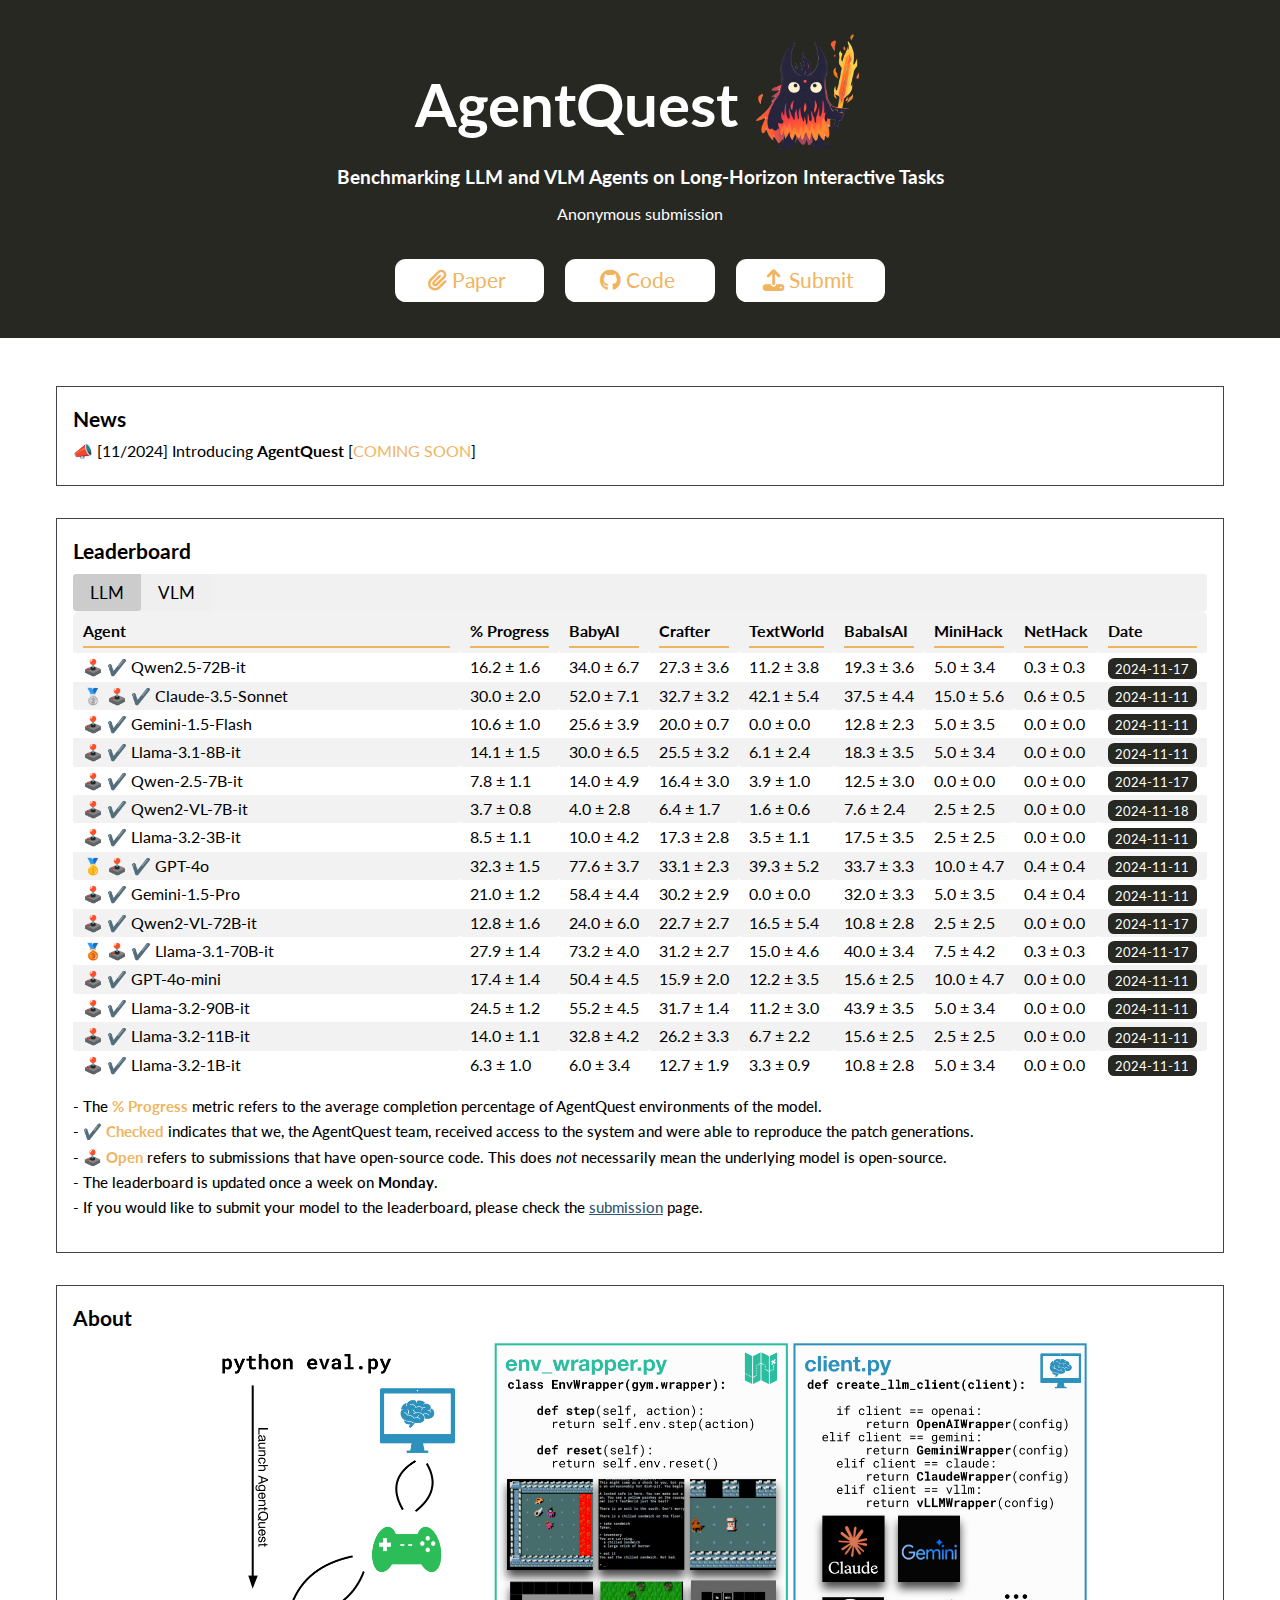
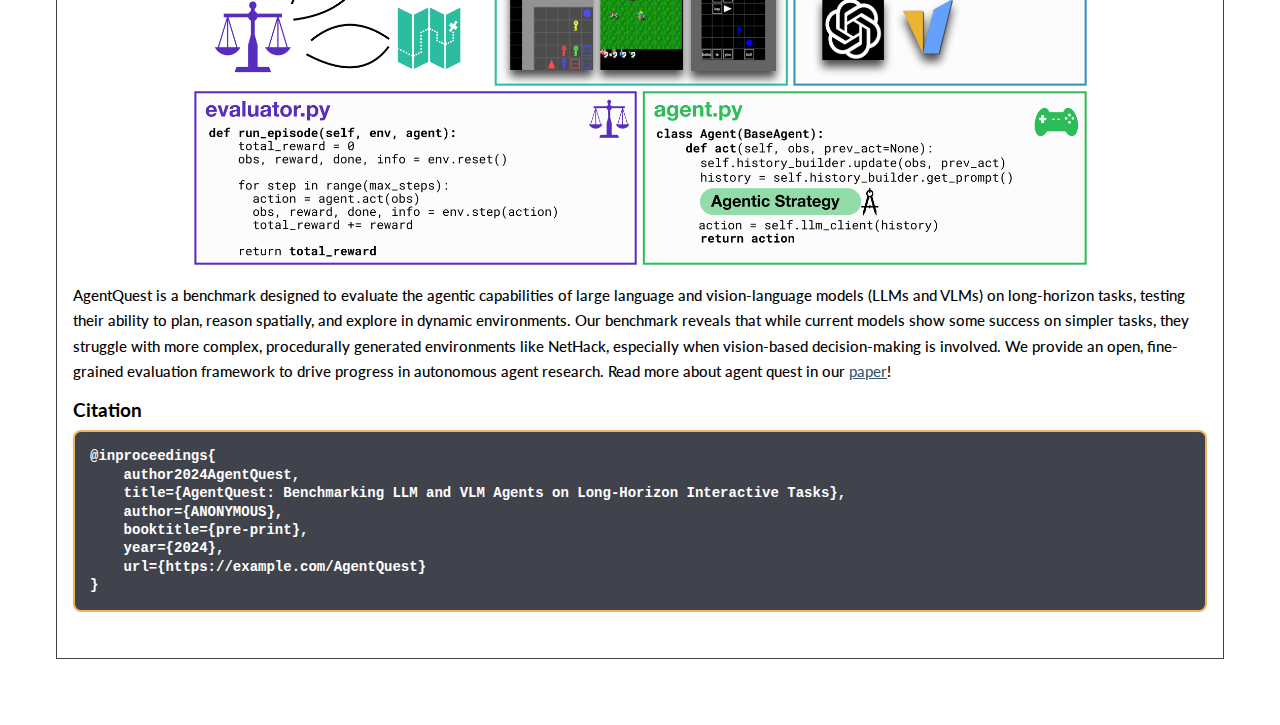
==== commit 60ba4123: "Add files via upload" ====
--- a/index.html
+++ b/index.html
@@ -83,7 +83,7 @@
           <h2 class="text-title">News</h2>
           <p style="margin-bottom: 0.5em">
             📣 [11/2024] Introducing <b>AgentQuest</b>
-            [<a style="color:var(--accent_color)" href="">TODO</a>]
+            [<a style="color:var(--accent_color)" href="">COMING SOON</a>]
           </p>
           </p>
         </div>
@@ -229,78 +229,80 @@
                 </tr>
                 
                 <tr
-                  onclick="window.location.href='viewer.html?model=Gemini-1.5-Flash&leaderboard=LLM'"
-                  style="cursor: pointer;">
-                  <td>
-                    <p class="model-type">
-                      
-                      🕹️
-                      ✔️
-                      Gemini-1.5-Flash
-                    </p>
-                  </td>
-                  <!-- Use data-order for sorting -->
-                  <td
-                    data-order="10.57">
-                    <p class="number">
-                      
-                      10.6 ± 1.0
-                      
-                    </p>
-                  </td>
-                  <!-- BabyAI Column -->
-                  <td
-                    data-order="25.6">
-                    <p class="number">
-                      
-                      25.6 ± 3.9
-                      
-                    </p>
-                  </td>
-                  <!-- Crafter Column -->
-                  <td
-                    data-order="20.0">
-                    <p class="number">
-                      
-                      20.0 ± 0.7
-                      
-                    </p>
-                  </td>
-                  <!-- TextWorld Column -->
-                  
-                  <td
-                    data-order="0.0">
-                    <p class="number">
-                      
-                      0.0 ± 0.0
-                      
-                    </p>
-                  </td>
-                  
-                  <!-- BabaIsAI Column -->
-                  <td
-                    data-order="12.8">
-                    <p class="number">
-                      
-                      12.8 ± 2.3
-                      
-                    </p>
-                  </td>
-                  <!-- MiniHack Column -->
-                  <td
-                    data-order="5.0">
-                    <p class="number">
-                      
-                      5.0 ± 3.5
-                      
-                    </p>
-                  </td>
-                  <!-- NLE Column -->
-                  <td
-                    data-order="0.0">
-                    <p class="number">
-                      
-                      0.0 ± 0.0
+                  onclick="window.location.href='viewer.html?model=Claude-3.5-Sonnet&leaderboard=LLM'"
+                  style="cursor: pointer;">
+                  <td>
+                    <p class="model-type">
+                      
+                      🥈
+                      
+                      🕹️
+                      ✔️
+                      Claude-3.5-Sonnet
+                    </p>
+                  </td>
+                  <!-- Use data-order for sorting -->
+                  <td
+                    data-order="29.978045996171215">
+                    <p class="number">
+                      
+                      30.0 ± 2.0
+                      
+                    </p>
+                  </td>
+                  <!-- BabyAI Column -->
+                  <td
+                    data-order="52.0">
+                    <p class="number">
+                      
+                      52.0 ± 7.1
+                      
+                    </p>
+                  </td>
+                  <!-- Crafter Column -->
+                  <td
+                    data-order="32.72727272727273">
+                    <p class="number">
+                      
+                      32.7 ± 3.2
+                      
+                    </p>
+                  </td>
+                  <!-- TextWorld Column -->
+                  
+                  <td
+                    data-order="42.05882352941177">
+                    <p class="number">
+                      
+                      42.1 ± 5.4
+                      
+                    </p>
+                  </td>
+                  
+                  <!-- BabaIsAI Column -->
+                  <td
+                    data-order="37.5">
+                    <p class="number">
+                      
+                      37.5 ± 4.4
+                      
+                    </p>
+                  </td>
+                  <!-- MiniHack Column -->
+                  <td
+                    data-order="15.0">
+                    <p class="number">
+                      
+                      15.0 ± 5.6
+                      
+                    </p>
+                  </td>
+                  <!-- NLE Column -->
+                  <td
+                    data-order="0.5821797203427749">
+                    <p class="number">
+                      
+                      0.6 ± 0.5
                       
                     </p>
                   </td>
@@ -311,60 +313,60 @@
                 </tr>
                 
                 <tr
-                  onclick="window.location.href='viewer.html?model=Llama-3.1-8B-it&leaderboard=LLM'"
-                  style="cursor: pointer;">
-                  <td>
-                    <p class="model-type">
-                      
-                      🕹️
-                      ✔️
-                      Llama-3.1-8B-it
-                    </p>
-                  </td>
-                  <!-- Use data-order for sorting -->
-                  <td
-                    data-order="14.144385026737968">
-                    <p class="number">
-                      
-                      14.1 ± 1.5
-                      
-                    </p>
-                  </td>
-                  <!-- BabyAI Column -->
-                  <td
-                    data-order="30.0">
-                    <p class="number">
-                      
-                      30.0 ± 6.5
-                      
-                    </p>
-                  </td>
-                  <!-- Crafter Column -->
-                  <td
-                    data-order="25.454545454545453">
-                    <p class="number">
-                      
-                      25.5 ± 3.2
-                      
-                    </p>
-                  </td>
-                  <!-- TextWorld Column -->
-                  
-                  <td
-                    data-order="6.07843137254902">
-                    <p class="number">
-                      
-                      6.1 ± 2.4
-                      
-                    </p>
-                  </td>
-                  
-                  <!-- BabaIsAI Column -->
-                  <td
-                    data-order="18.333333333333332">
-                    <p class="number">
-                      
-                      18.3 ± 3.5
+                  onclick="window.location.href='viewer.html?model=Gemini-1.5-Flash&leaderboard=LLM'"
+                  style="cursor: pointer;">
+                  <td>
+                    <p class="model-type">
+                      
+                      🕹️
+                      ✔️
+                      Gemini-1.5-Flash
+                    </p>
+                  </td>
+                  <!-- Use data-order for sorting -->
+                  <td
+                    data-order="10.57">
+                    <p class="number">
+                      
+                      10.6 ± 1.0
+                      
+                    </p>
+                  </td>
+                  <!-- BabyAI Column -->
+                  <td
+                    data-order="25.6">
+                    <p class="number">
+                      
+                      25.6 ± 3.9
+                      
+                    </p>
+                  </td>
+                  <!-- Crafter Column -->
+                  <td
+                    data-order="20.0">
+                    <p class="number">
+                      
+                      20.0 ± 0.7
+                      
+                    </p>
+                  </td>
+                  <!-- TextWorld Column -->
+                  
+                  <td
+                    data-order="0.0">
+                    <p class="number">
+                      
+                      0.0 ± 0.0
+                      
+                    </p>
+                  </td>
+                  
+                  <!-- BabaIsAI Column -->
+                  <td
+                    data-order="12.8">
+                    <p class="number">
+                      
+                      12.8 ± 2.3
                       
                     </p>
                   </td>
@@ -373,7 +375,7 @@
                     data-order="5.0">
                     <p class="number">
                       
-                      5.0 ± 3.4
+                      5.0 ± 3.5
                       
                     </p>
                   </td>
@@ -393,69 +395,69 @@
                 </tr>
                 
                 <tr
-                  onclick="window.location.href='viewer.html?model=Llama-3.2-3B-it&leaderboard=LLM'"
-                  style="cursor: pointer;">
-                  <td>
-                    <p class="model-type">
-                      
-                      🕹️
-                      ✔️
-                      Llama-3.2-3B-it
-                    </p>
-                  </td>
-                  <!-- Use data-order for sorting -->
-                  <td
-                    data-order="8.467023172905524">
-                    <p class="number">
-                      
-                      8.5 ± 1.1
-                      
-                    </p>
-                  </td>
-                  <!-- BabyAI Column -->
-                  <td
-                    data-order="10.0">
-                    <p class="number">
-                      
-                      10.0 ± 4.2
-                      
-                    </p>
-                  </td>
-                  <!-- Crafter Column -->
-                  <td
-                    data-order="17.27272727272727">
-                    <p class="number">
-                      
-                      17.3 ± 2.8
-                      
-                    </p>
-                  </td>
-                  <!-- TextWorld Column -->
-                  
-                  <td
-                    data-order="3.5294117647058822">
-                    <p class="number">
-                      
-                      3.5 ± 1.1
-                      
-                    </p>
-                  </td>
-                  
-                  <!-- BabaIsAI Column -->
-                  <td
-                    data-order="17.5">
-                    <p class="number">
-                      
-                      17.5 ± 3.5
-                      
-                    </p>
-                  </td>
-                  <!-- MiniHack Column -->
-                  <td
-                    data-order="2.5">
-                    <p class="number">
-                      
-                      2.5 ± 2.5
+                  onclick="window.location.href='viewer.html?model=Llama-3.1-8B-it&leaderboard=LLM'"
+                  style="cursor: pointer;">
+                  <td>
+                    <p class="model-type">
+                      
+                      🕹️
+                      ✔️
+                      Llama-3.1-8B-it
+                    </p>
+                  </td>
+                  <!-- Use data-order for sorting -->
+                  <td
+                    data-order="14.144385026737968">
+                    <p class="number">
+                      
+                      14.1 ± 1.5
+                      
+                    </p>
+                  </td>
+                  <!-- BabyAI Column -->
+                  <td
+                    data-order="30.0">
+                    <p class="number">
+                      
+                      30.0 ± 6.5
+                      
+                    </p>
+                  </td>
+                  <!-- Crafter Column -->
+                  <td
+                    data-order="25.454545454545453">
+                    <p class="number">
+                      
+                      25.5 ± 3.2
+                      
+                    </p>
+                  </td>
+                  <!-- TextWorld Column -->
+                  
+                  <td
+                    data-order="6.07843137254902">
+                    <p class="number">
+                      
+                      6.1 ± 2.4
+                      
+                    </p>
+                  </td>
+                  
+                  <!-- BabaIsAI Column -->
+                  <td
+                    data-order="18.333333333333332">
+                    <p class="number">
+                      
+                      18.3 ± 3.5
+                      
+                    </p>
+                  </td>
+                  <!-- MiniHack Column -->
+                  <td
+                    data-order="5.0">
+                    <p class="number">
+                      
+                      5.0 ± 3.4
                       
                     </p>
                   </td>
@@ -475,80 +477,242 @@
                 </tr>
                 
                 <tr
-                  onclick="window.location.href='viewer.html?model=GPT-4o&leaderboard=LLM'"
-                  style="cursor: pointer;">
-                  <td>
-                    <p class="model-type">
-                      
-                      🥇
-                      
-                      🕹️
-                      ✔️
-                      GPT-4o
-                    </p>
-                  </td>
-                  <!-- Use data-order for sorting -->
-                  <td
-                    data-order="32.34">
-                    <p class="number">
-                      
-                      32.3 ± 1.5
-                      
-                    </p>
-                  </td>
-                  <!-- BabyAI Column -->
-                  <td
-                    data-order="77.6">
-                    <p class="number">
-                      
-                      77.6 ± 3.7
-                      
-                    </p>
-                  </td>
-                  <!-- Crafter Column -->
-                  <td
-                    data-order="33.1">
-                    <p class="number">
-                      
-                      33.1 ± 2.3
-                      
-                    </p>
-                  </td>
-                  <!-- TextWorld Column -->
-                  
-                  <td
-                    data-order="39.31">
-                    <p class="number">
-                      
-                      39.3 ± 5.2
-                      
-                    </p>
-                  </td>
-                  
-                  <!-- BabaIsAI Column -->
-                  <td
-                    data-order="33.66">
-                    <p class="number">
-                      
-                      33.7 ± 3.3
-                      
-                    </p>
-                  </td>
-                  <!-- MiniHack Column -->
+                  onclick="window.location.href='viewer.html?model=Qwen-2.5-7B-it&leaderboard=LLM'"
+                  style="cursor: pointer;">
+                  <td>
+                    <p class="model-type">
+                      
+                      🕹️
+                      ✔️
+                      Qwen-2.5-7B-it
+                    </p>
+                  </td>
+                  <!-- Use data-order for sorting -->
+                  <td
+                    data-order="7.797534165181225">
+                    <p class="number">
+                      
+                      7.8 ± 1.1
+                      
+                    </p>
+                  </td>
+                  <!-- BabyAI Column -->
+                  <td
+                    data-order="14.000000000000002">
+                    <p class="number">
+                      
+                      14.0 ± 4.9
+                      
+                    </p>
+                  </td>
+                  <!-- Crafter Column -->
+                  <td
+                    data-order="16.363636363636363">
+                    <p class="number">
+                      
+                      16.4 ± 3.0
+                      
+                    </p>
+                  </td>
+                  <!-- TextWorld Column -->
+                  
+                  <td
+                    data-order="3.9215686274509802">
+                    <p class="number">
+                      
+                      3.9 ± 1.0
+                      
+                    </p>
+                  </td>
+                  
+                  <!-- BabaIsAI Column -->
+                  <td
+                    data-order="12.5">
+                    <p class="number">
+                      
+                      12.5 ± 3.0
+                      
+                    </p>
+                  </td>
+                  <!-- MiniHack Column -->
+                  <td
+                    data-order="0.0">
+                    <p class="number">
+                      
+                      0.0 ± 0.0
+                      
+                    </p>
+                  </td>
+                  <!-- NLE Column -->
+                  <td
+                    data-order="0.0">
+                    <p class="number">
+                      
+                      0.0 ± 0.0
+                      
+                    </p>
+                  </td>
+                  <!-- Date Column -->
+                  <td data-order="2024-11-17">
+                    <p><span class="label-date">2024-11-17</span></p>
+                  </td>
+                </tr>
+                
+                <tr
+                  onclick="window.location.href='viewer.html?model=Qwen2-VL-7B-it&leaderboard=LLM'"
+                  style="cursor: pointer;">
+                  <td>
+                    <p class="model-type">
+                      
+                      🕹️
+                      ✔️
+                      Qwen2-VL-7B-it
+                    </p>
+                  </td>
+                  <!-- Use data-order for sorting -->
+                  <td
+                    data-order="3.665881504116798">
+                    <p class="number">
+                      
+                      3.7 ± 0.8
+                      
+                    </p>
+                  </td>
+                  <!-- BabyAI Column -->
+                  <td
+                    data-order="4.0">
+                    <p class="number">
+                      
+                      4.0 ± 2.8
+                      
+                    </p>
+                  </td>
+                  <!-- Crafter Column -->
+                  <td
+                    data-order="6.363636363636363">
+                    <p class="number">
+                      
+                      6.4 ± 1.7
+                      
+                    </p>
+                  </td>
+                  <!-- TextWorld Column -->
+                  
+                  <td
+                    data-order="1.5686274509803921">
+                    <p class="number">
+                      
+                      1.6 ± 0.6
+                      
+                    </p>
+                  </td>
+                  
+                  <!-- BabaIsAI Column -->
+                  <td
+                    data-order="7.563025210084033">
+                    <p class="number">
+                      
+                      7.6 ± 2.4
+                      
+                    </p>
+                  </td>
+                  <!-- MiniHack Column -->
+                  <td
+                    data-order="2.5">
+                    <p class="number">
+                      
+                      2.5 ± 2.5
+                      
+                    </p>
+                  </td>
+                  <!-- NLE Column -->
+                  <td
+                    data-order="0.0">
+                    <p class="number">
+                      
+                      0.0 ± 0.0
+                      
+                    </p>
+                  </td>
+                  <!-- Date Column -->
+                  <td data-order="2024-11-18">
+                    <p><span class="label-date">2024-11-18</span></p>
+                  </td>
+                </tr>
+                
+                <tr
+                  onclick="window.location.href='viewer.html?model=Llama-3.2-3B-it&leaderboard=LLM'"
+                  style="cursor: pointer;">
+                  <td>
+                    <p class="model-type">
+                      
+                      🕹️
+                      ✔️
+                      Llama-3.2-3B-it
+                    </p>
+                  </td>
+                  <!-- Use data-order for sorting -->
+                  <td
+                    data-order="8.467023172905524">
+                    <p class="number">
+                      
+                      8.5 ± 1.1
+                      
+                    </p>
+                  </td>
+                  <!-- BabyAI Column -->
                   <td
                     data-order="10.0">
                     <p class="number">
                       
-                      10.0 ± 4.7
-                      
-                    </p>
-                  </td>
-                  <!-- NLE Column -->
-                  <td
-                    data-order="0.37">
-                    <p class="number">
-                      
-                      0.4 ± 0.4
+                      10.0 ± 4.2
+                      
+                    </p>
+                  </td>
+                  <!-- Crafter Column -->
+                  <td
+                    data-order="17.27272727272727">
+                    <p class="number">
+                      
+                      17.3 ± 2.8
+                      
+                    </p>
+                  </td>
+                  <!-- TextWorld Column -->
+                  
+                  <td
+                    data-order="3.5294117647058822">
+                    <p class="number">
+                      
+                      3.5 ± 1.1
+                      
+                    </p>
+                  </td>
+                  
+                  <!-- BabaIsAI Column -->
+                  <td
+                    data-order="17.5">
+                    <p class="number">
+                      
+                      17.5 ± 3.5
+                      
+                    </p>
+                  </td>
+                  <!-- MiniHack Column -->
+                  <td
+                    data-order="2.5">
+                    <p class="number">
+                      
+                      2.5 ± 2.5
+                      
+                    </p>
+                  </td>
+                  <!-- NLE Column -->
+                  <td
+                    data-order="0.0">
+                    <p class="number">
+                      
+                      0.0 ± 0.0
                       
                     </p>
                   </td>
@@ -559,69 +723,71 @@
                 </tr>
                 
                 <tr
-                  onclick="window.location.href='viewer.html?model=Gemini-1.5-Pro&leaderboard=LLM'"
-                  style="cursor: pointer;">
-                  <td>
-                    <p class="model-type">
-                      
-                      🕹️
-                      ✔️
-                      Gemini-1.5-Pro
-                    </p>
-                  </td>
-                  <!-- Use data-order for sorting -->
-                  <td
-                    data-order="21.0">
-                    <p class="number">
-                      
-                      21.0 ± 1.2
-                      
-                    </p>
-                  </td>
-                  <!-- BabyAI Column -->
-                  <td
-                    data-order="58.4">
-                    <p class="number">
-                      
-                      58.4 ± 4.4
-                      
-                    </p>
-                  </td>
-                  <!-- Crafter Column -->
-                  <td
-                    data-order="30.21">
-                    <p class="number">
-                      
-                      30.2 ± 2.9
-                      
-                    </p>
-                  </td>
-                  <!-- TextWorld Column -->
-                  
-                  <td
-                    data-order="0.0">
-                    <p class="number">
-                      
-                      0.0 ± 0.0
-                      
-                    </p>
-                  </td>
-                  
-                  <!-- BabaIsAI Column -->
-                  <td
-                    data-order="32.02">
-                    <p class="number">
-                      
-                      32.0 ± 3.3
-                      
-                    </p>
-                  </td>
-                  <!-- MiniHack Column -->
-                  <td
-                    data-order="5.0">
-                    <p class="number">
-                      
-                      5.0 ± 3.5
+                  onclick="window.location.href='viewer.html?model=GPT-4o&leaderboard=LLM'"
+                  style="cursor: pointer;">
+                  <td>
+                    <p class="model-type">
+                      
+                      🥇
+                      
+                      🕹️
+                      ✔️
+                      GPT-4o
+                    </p>
+                  </td>
+                  <!-- Use data-order for sorting -->
+                  <td
+                    data-order="32.34">
+                    <p class="number">
+                      
+                      32.3 ± 1.5
+                      
+                    </p>
+                  </td>
+                  <!-- BabyAI Column -->
+                  <td
+                    data-order="77.6">
+                    <p class="number">
+                      
+                      77.6 ± 3.7
+                      
+                    </p>
+                  </td>
+                  <!-- Crafter Column -->
+                  <td
+                    data-order="33.1">
+                    <p class="number">
+                      
+                      33.1 ± 2.3
+                      
+                    </p>
+                  </td>
+                  <!-- TextWorld Column -->
+                  
+                  <td
+                    data-order="39.31">
+                    <p class="number">
+                      
+                      39.3 ± 5.2
+                      
+                    </p>
+                  </td>
+                  
+                  <!-- BabaIsAI Column -->
+                  <td
+                    data-order="33.66">
+                    <p class="number">
+                      
+                      33.7 ± 3.3
+                      
+                    </p>
+                  </td>
+                  <!-- MiniHack Column -->
+                  <td
+                    data-order="10.0">
+                    <p class="number">
+                      
+                      10.0 ± 4.7
                       
                     </p>
                   </td>
@@ -641,6 +807,88 @@
                 </tr>
                 
                 <tr
+                  onclick="window.location.href='viewer.html?model=Gemini-1.5-Pro&leaderboard=LLM'"
+                  style="cursor: pointer;">
+                  <td>
+                    <p class="model-type">
+                      
+                      🕹️
+                      ✔️
+                      Gemini-1.5-Pro
+                    </p>
+                  </td>
+                  <!-- Use data-order for sorting -->
+                  <td
+                    data-order="21.0">
+                    <p class="number">
+                      
+                      21.0 ± 1.2
+                      
+                    </p>
+                  </td>
+                  <!-- BabyAI Column -->
+                  <td
+                    data-order="58.4">
+                    <p class="number">
+                      
+                      58.4 ± 4.4
+                      
+                    </p>
+                  </td>
+                  <!-- Crafter Column -->
+                  <td
+                    data-order="30.21">
+                    <p class="number">
+                      
+                      30.2 ± 2.9
+                      
+                    </p>
+                  </td>
+                  <!-- TextWorld Column -->
+                  
+                  <td
+                    data-order="0.0">
+                    <p class="number">
+                      
+                      0.0 ± 0.0
+                      
+                    </p>
+                  </td>
+                  
+                  <!-- BabaIsAI Column -->
+                  <td
+                    data-order="32.02">
+                    <p class="number">
+                      
+                      32.0 ± 3.3
+                      
+                    </p>
+                  </td>
+                  <!-- MiniHack Column -->
+                  <td
+                    data-order="5.0">
+                    <p class="number">
+                      
+                      5.0 ± 3.5
+                      
+                    </p>
+                  </td>
+                  <!-- NLE Column -->
+                  <td
+                    data-order="0.37">
+                    <p class="number">
+                      
+                      0.4 ± 0.4
+                      
+                    </p>
+                  </td>
+                  <!-- Date Column -->
+                  <td data-order="2024-11-11">
+                    <p><span class="label-date">2024-11-11</span></p>
+                  </td>
+                </tr>
+                
+                <tr
                   onclick="window.location.href='viewer.html?model=Qwen2-VL-72B-it&leaderboard=LLM'"
                   style="cursor: pointer;">
                   <td>
@@ -879,172 +1127,6 @@
                     <p class="number">
                       
                       0.0 ± 0.0
-                      
-                    </p>
-                  </td>
-                  <!-- Date Column -->
-                  <td data-order="2024-11-11">
-                    <p><span class="label-date">2024-11-11</span></p>
-                  </td>
-                </tr>
-                
-                <tr
-                  onclick="window.location.href='viewer.html?model=Qwen-2-7B-it&leaderboard=LLM'"
-                  style="cursor: pointer;">
-                  <td>
-                    <p class="model-type">
-                      
-                      🕹️
-                      ✔️
-                      Qwen-2-7B-it
-                    </p>
-                  </td>
-                  <!-- Use data-order for sorting -->
-                  <td
-                    data-order="6.761662629309688">
-                    <p class="number">
-                      
-                      6.8 ± 1.1
-                      
-                    </p>
-                  </td>
-                  <!-- BabyAI Column -->
-                  <td
-                    data-order="12.0">
-                    <p class="number">
-                      
-                      12.0 ± 4.6
-                      
-                    </p>
-                  </td>
-                  <!-- Crafter Column -->
-                  <td
-                    data-order="5.909090909090908">
-                    <p class="number">
-                      
-                      5.9 ± 1.1
-                      
-                    </p>
-                  </td>
-                  <!-- TextWorld Column -->
-                  
-                  <td
-                    data-order="3.9215686274509802">
-                    <p class="number">
-                      
-                      3.9 ± 1.0
-                      
-                    </p>
-                  </td>
-                  
-                  <!-- BabaIsAI Column -->
-                  <td
-                    data-order="16.23931623931624">
-                    <p class="number">
-                      
-                      16.2 ± 3.4
-                      
-                    </p>
-                  </td>
-                  <!-- MiniHack Column -->
-                  <td
-                    data-order="2.5">
-                    <p class="number">
-                      
-                      2.5 ± 2.5
-                      
-                    </p>
-                  </td>
-                  <!-- NLE Column -->
-                  <td
-                    data-order="0.0">
-                    <p class="number">
-                      
-                      0.0 ± 0.0
-                      
-                    </p>
-                  </td>
-                  <!-- Date Column -->
-                  <td data-order="2024-11-14">
-                    <p><span class="label-date">2024-11-14</span></p>
-                  </td>
-                </tr>
-                
-                <tr
-                  onclick="window.location.href='viewer.html?model=Claude-3.5-Sonnet&leaderboard=LLM'"
-                  style="cursor: pointer;">
-                  <td>
-                    <p class="model-type">
-                      
-                      🥈
-                      
-                      🕹️
-                      ✔️
-                      Claude-3.5-Sonnet
-                    </p>
-                  </td>
-                  <!-- Use data-order for sorting -->
-                  <td
-                    data-order="29.978045996171215">
-                    <p class="number">
-                      
-                      30.0 ± 2.0
-                      
-                    </p>
-                  </td>
-                  <!-- BabyAI Column -->
-                  <td
-                    data-order="52.0">
-                    <p class="number">
-                      
-                      52.0 ± 7.1
-                      
-                    </p>
-                  </td>
-                  <!-- Crafter Column -->
-                  <td
-                    data-order="32.72727272727273">
-                    <p class="number">
-                      
-                      32.7 ± 3.2
-                      
-                    </p>
-                  </td>
-                  <!-- TextWorld Column -->
-                  
-                  <td
-                    data-order="42.05882352941177">
-                    <p class="number">
-                      
-                      42.1 ± 5.4
-                      
-                    </p>
-                  </td>
-                  
-                  <!-- BabaIsAI Column -->
-                  <td
-                    data-order="37.5">
-                    <p class="number">
-                      
-                      37.5 ± 4.4
-                      
-                    </p>
-                  </td>
-                  <!-- MiniHack Column -->
-                  <td
-                    data-order="15.0">
-                    <p class="number">
-                      
-                      15.0 ± 5.6
-                      
-                    </p>
-                  </td>
-                  <!-- NLE Column -->
-                  <td
-                    data-order="0.5821797203427749">
-                    <p class="number">
-                      
-                      0.6 ± 0.5
                       
                     </p>
                   </td>
@@ -1351,6 +1433,81 @@
               <tbody>
                 
                 <tr
+                  onclick="window.location.href='viewer.html?model=Claude-3.5-Sonnet&leaderboard=VLM'"
+                  style="cursor: pointer;">
+                  <td>
+                    <p class="model-type">
+                      
+                      🥇
+                      
+                      🕹️
+                      ✔️
+                      Claude-3.5-Sonnet
+                    </p>
+                  </td>
+                  <!-- Use data-order for sorting -->
+                  <td
+                    data-order="29.076375536839244">
+                    <p class="number">
+                      
+                      29.1 ± 2.2
+                      
+                    </p>
+                  </td>
+                  <!-- BabyAI Column -->
+                  <td
+                    data-order="50.0">
+                    <p class="number">
+                      
+                      50.0 ± 7.1
+                      
+                    </p>
+                  </td>
+                  <!-- Crafter Column -->
+                  <td
+                    data-order="37.272727272727266">
+                    <p class="number">
+                      
+                      37.3 ± 3.1
+                      
+                    </p>
+                  </td>
+                  <!-- TextWorld Column -->
+                  
+                  <!-- BabaIsAI Column -->
+                  <td
+                    data-order="34.45378151260504">
+                    <p class="number">
+                      
+                      34.5 ± 4.4
+                      
+                    </p>
+                  </td>
+                  <!-- MiniHack Column -->
+                  <td
+                    data-order="22.5">
+                    <p class="number">
+                      
+                      22.5 ± 6.6
+                      
+                    </p>
+                  </td>
+                  <!-- NLE Column -->
+                  <td
+                    data-order="1.1553688988639113">
+                    <p class="number">
+                      
+                      1.2 ± 0.4
+                      
+                    </p>
+                  </td>
+                  <!-- Date Column -->
+                  <td data-order="2024-11-11">
+                    <p><span class="label-date">2024-11-11</span></p>
+                  </td>
+                </tr>
+                
+                <tr
                   onclick="window.location.href='viewer.html?model=Gemini-1.5-Flash&leaderboard=VLM'"
                   style="cursor: pointer;">
                   <td>
@@ -1424,6 +1581,79 @@
                 </tr>
                 
                 <tr
+                  onclick="window.location.href='viewer.html?model=Qwen2-VL-7B-it&leaderboard=VLM'"
+                  style="cursor: pointer;">
+                  <td>
+                    <p class="model-type">
+                      
+                      🕹️
+                      ✔️
+                      Qwen2-VL-7B-it
+                    </p>
+                  </td>
+                  <!-- Use data-order for sorting -->
+                  <td
+                    data-order="4.3799560913219935">
+                    <p class="number">
+                      
+                      4.4 ± 0.8
+                      
+                    </p>
+                  </td>
+                  <!-- BabyAI Column -->
+                  <td
+                    data-order="2.0">
+                    <p class="number">
+                      
+                      2.0 ± 2.0
+                      
+                    </p>
+                  </td>
+                  <!-- Crafter Column -->
+                  <td
+                    data-order="5.454545454545454">
+                    <p class="number">
+                      
+                      5.5 ± 0.9
+                      
+                    </p>
+                  </td>
+                  <!-- TextWorld Column -->
+                  
+                  <!-- BabaIsAI Column -->
+                  <td
+                    data-order="11.864406779661017">
+                    <p class="number">
+                      
+                      11.9 ± 3.0
+                      
+                    </p>
+                  </td>
+                  <!-- MiniHack Column -->
+                  <td
+                    data-order="5.0">
+                    <p class="number">
+                      
+                      5.0 ± 3.4
+                      
+                    </p>
+                  </td>
+                  <!-- NLE Column -->
+                  <td
+                    data-order="0.0">
+                    <p class="number">
+                      
+                      0.0 ± 0.0
+                      
+                    </p>
+                  </td>
+                  <!-- Date Column -->
+                  <td data-order="2024-11-18">
+                    <p><span class="label-date">2024-11-18</span></p>
+                  </td>
+                </tr>
+                
+                <tr
                   onclick="window.location.href='viewer.html?model=GPT-4o&leaderboard=VLM'"
                   style="cursor: pointer;">
                   <td>
@@ -1643,81 +1873,6 @@
                   <!-- Date Column -->
                   <td data-order="2024-11-17">
                     <p><span class="label-date">2024-11-17</span></p>
-                  </td>
-                </tr>
-                
-                <tr
-                  onclick="window.location.href='viewer.html?model=Claude-3.5-Sonnet&leaderboard=VLM'"
-                  style="cursor: pointer;">
-                  <td>
-                    <p class="model-type">
-                      
-                      🥇
-                      
-                      🕹️
-                      ✔️
-                      Claude-3.5-Sonnet
-                    </p>
-                  </td>
-                  <!-- Use data-order for sorting -->
-                  <td
-                    data-order="29.076375536839244">
-                    <p class="number">
-                      
-                      29.1 ± 2.2
-                      
-                    </p>
-                  </td>
-                  <!-- BabyAI Column -->
-                  <td
-                    data-order="50.0">
-                    <p class="number">
-                      
-                      50.0 ± 7.1
-                      
-                    </p>
-                  </td>
-                  <!-- Crafter Column -->
-                  <td
-                    data-order="37.272727272727266">
-                    <p class="number">
-                      
-                      37.3 ± 3.1
-                      
-                    </p>
-                  </td>
-                  <!-- TextWorld Column -->
-                  
-                  <!-- BabaIsAI Column -->
-                  <td
-                    data-order="34.45378151260504">
-                    <p class="number">
-                      
-                      34.5 ± 4.4
-                      
-                    </p>
-                  </td>
-                  <!-- MiniHack Column -->
-                  <td
-                    data-order="22.5">
-                    <p class="number">
-                      
-                      22.5 ± 6.6
-                      
-                    </p>
-                  </td>
-                  <!-- NLE Column -->
-                  <td
-                    data-order="1.1553688988639113">
-                    <p class="number">
-                      
-                      1.2 ± 0.4
-                      
-                    </p>
-                  </td>
-                  <!-- Date Column -->
-                  <td data-order="2024-11-11">
-                    <p><span class="label-date">2024-11-11</span></p>
                   </td>
                 </tr>
                 
@@ -1977,7 +2132,7 @@
       <div class="content-wrapper">
         <div class="content-box">
           <h2 class="text-title">About</h2>
-          <img src="img/diagram_v14.png" style="width:80%;margin:auto;display:block;" />
+          <img src="img/diagram_v15.png" style="width:80%;margin:auto;display:block;" />
           <p class="text-content">
             AgentQuest is a benchmark designed to evaluate the agentic capabilities of large language and
             vision-language models (LLMs and VLMs) on long-horizon tasks, testing their ability to plan, reason
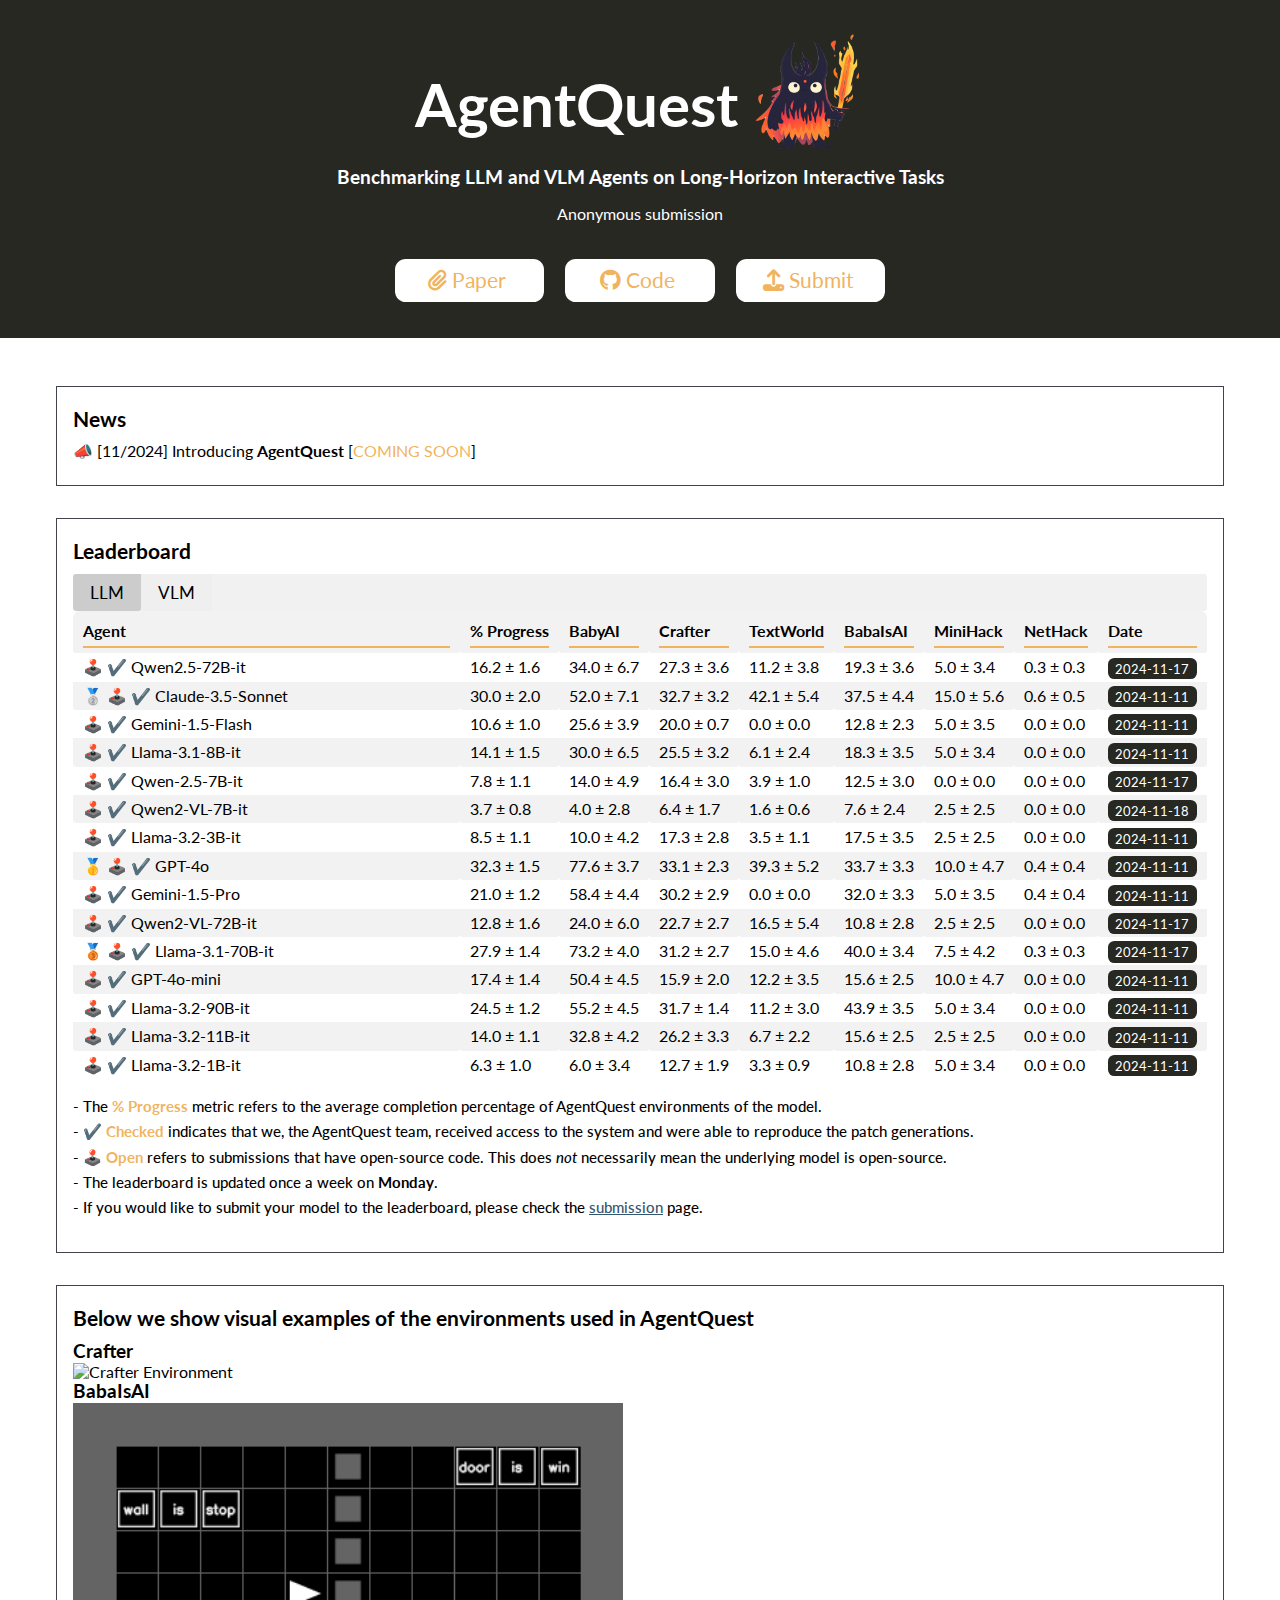
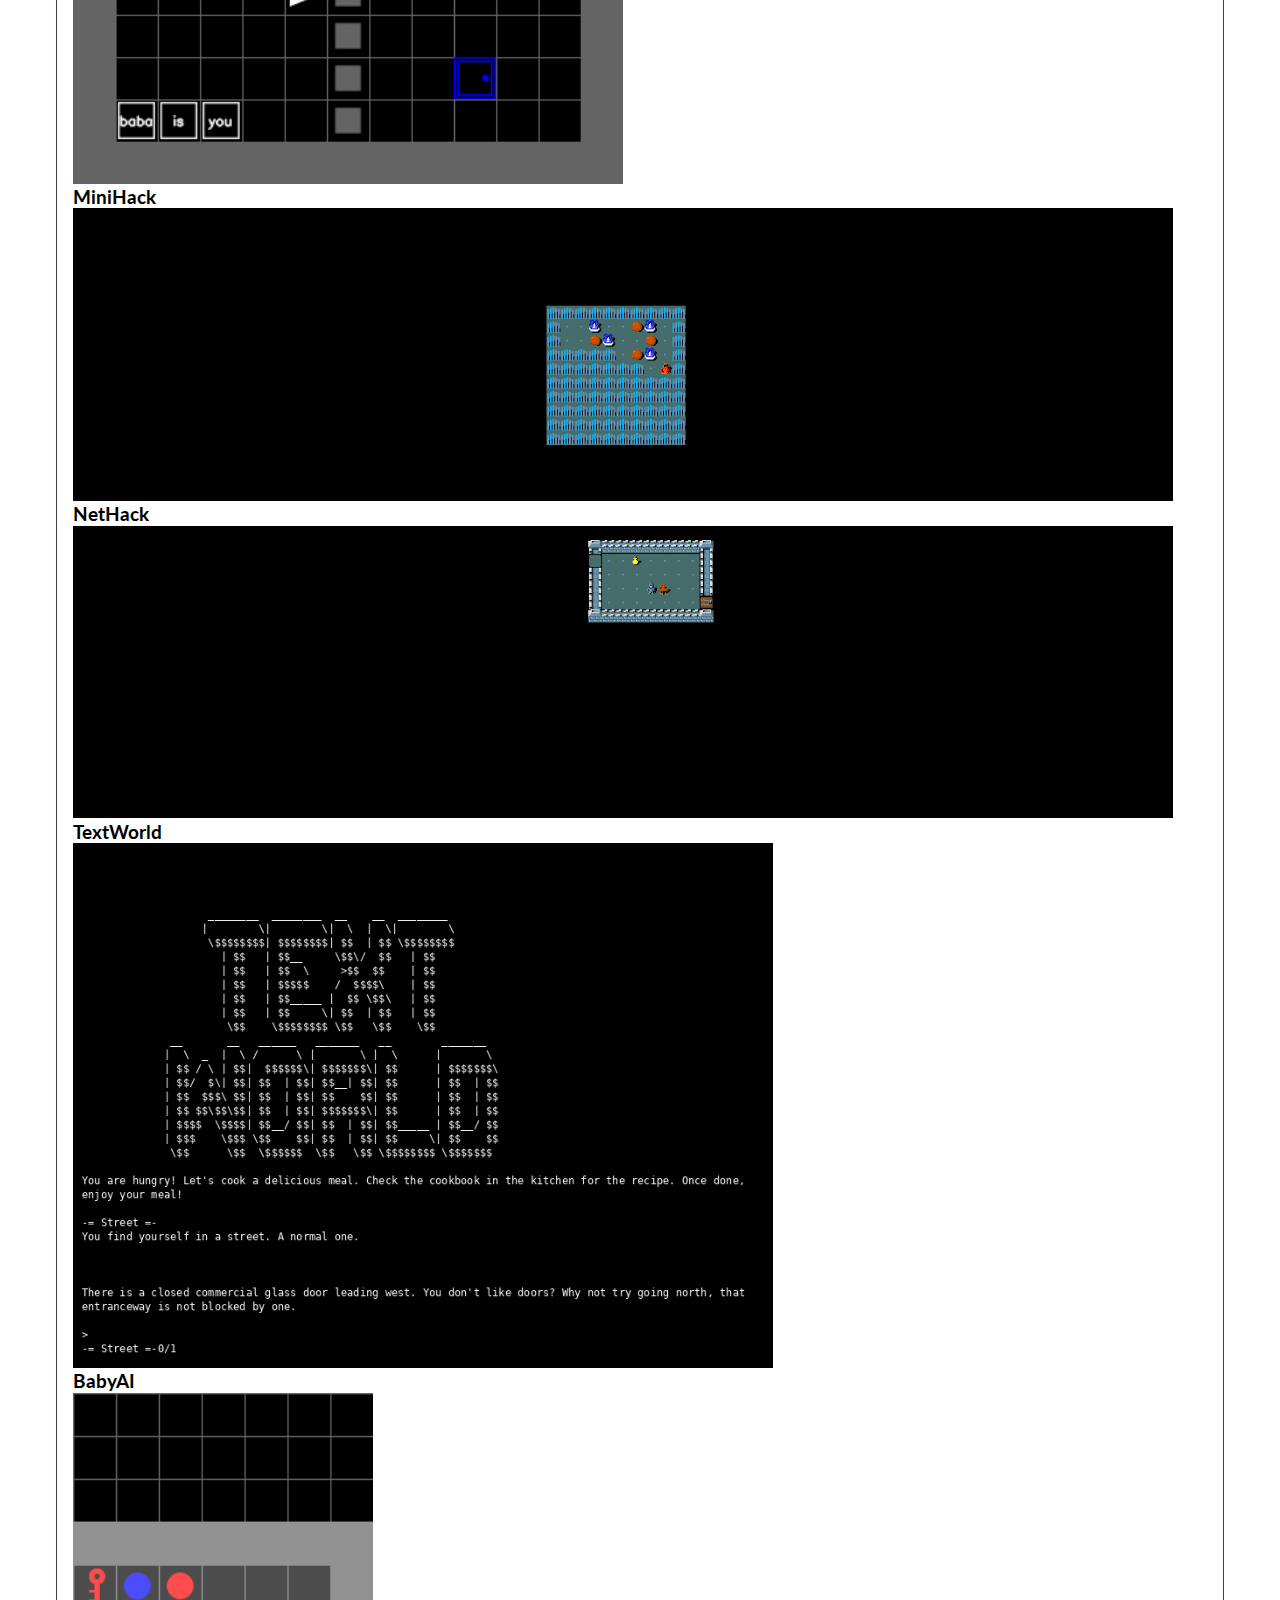
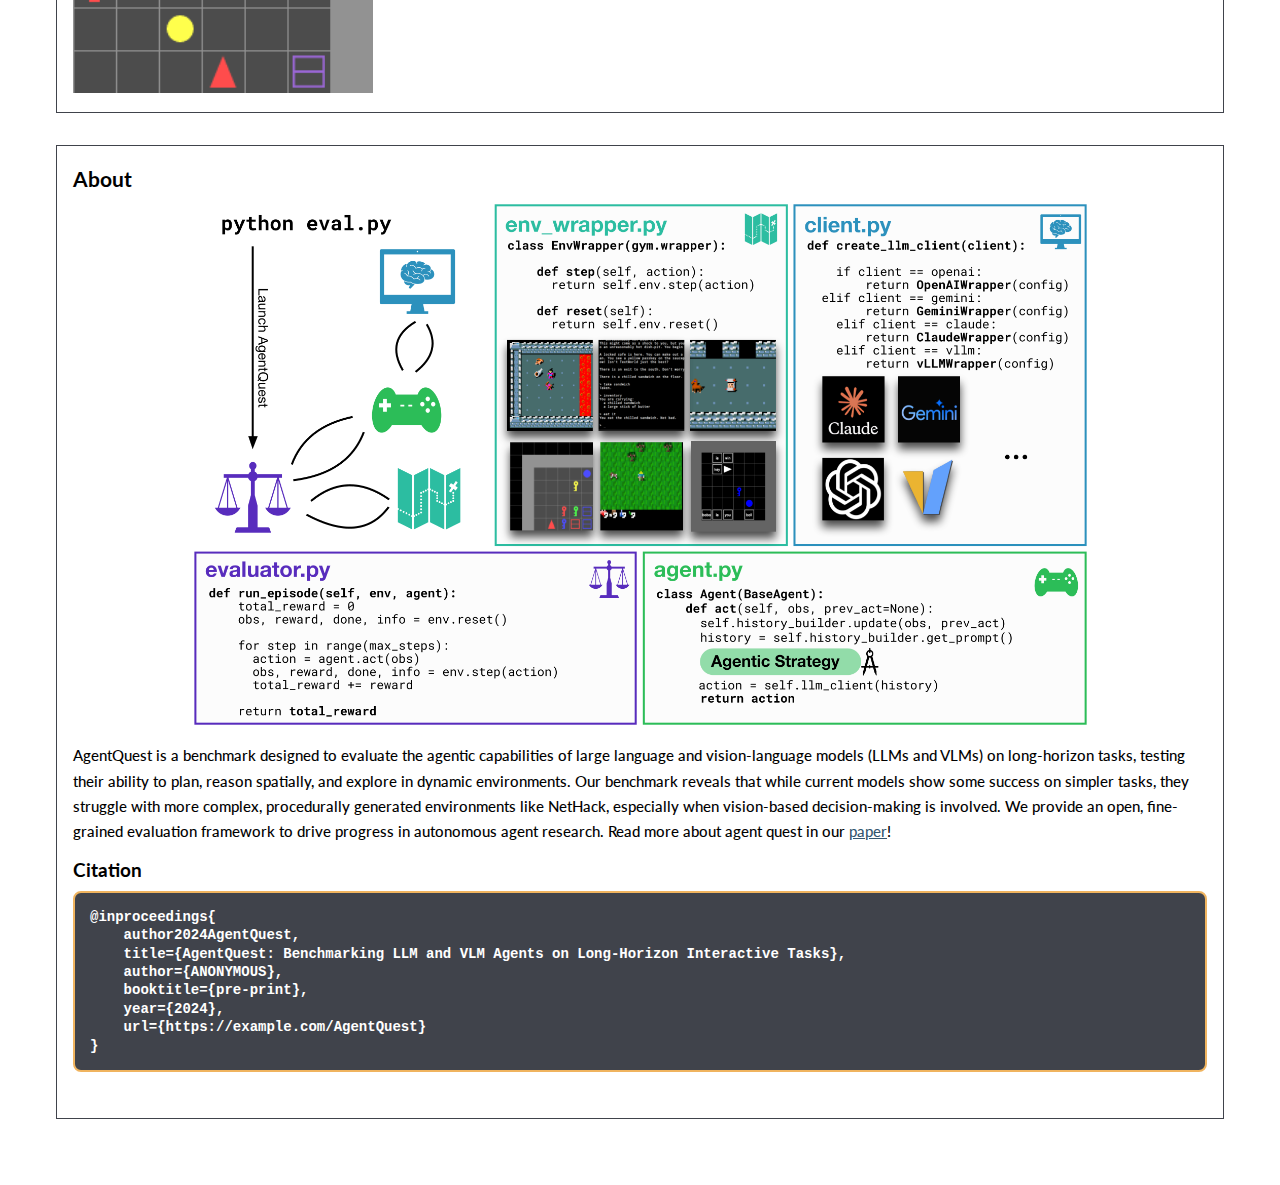
==== commit afab43fd: "Add files via upload" ====
--- a/index.html
+++ b/index.html
@@ -2131,6 +2131,42 @@
       </div>
       <div class="content-wrapper">
         <div class="content-box">
+          <h2 class="text-title">Below we show visual examples of the environments used in AgentQuest</h2>
+
+          <div class="gif-item">
+            <h3>Crafter</h3>
+            <img src="img/crafter.gif" alt="Crafter Environment" style="width:500px; height:auto;" />
+          </div>
+
+          <div class="gif-item">
+            <h3>BabaIsAI</h3>
+            <img src="img/BabaIsAI.gif" alt="BabaIsAI Environment" style="width:550px; height:auto;" />
+          </div>
+
+          <div class="gif-item">
+            <h3>MiniHack</h3>
+            <img src="img/MiniHack.gif" alt="MiniHack Environment" style="width:1100px; height:auto;" />
+          </div>
+
+          <div class="gif-item">
+            <h3>NetHack</h3>
+            <img src="img/NetHack.gif" alt="NetHack Environment" style="width:1100px; height:auto;" />
+          </div>
+
+          <div class="gif-item">
+            <h3>TextWorld</h3>
+            <img src="img/textworld.gif" alt="TextWorld Environment" style="width:700px; height:auto;" />
+          </div>
+
+
+          <div class="gif-item">
+            <h3>BabyAI</h3>
+            <img src="img/BabyAI.gif" alt="BabyAI Environment" style="width:300px; height:auto;" />
+          </div>
+        </div>
+      </div>
+      <div class="content-wrapper">
+        <div class="content-box">
           <h2 class="text-title">About</h2>
           <img src="img/diagram_v15.png" style="width:80%;margin:auto;display:block;" />
           <p class="text-content">
